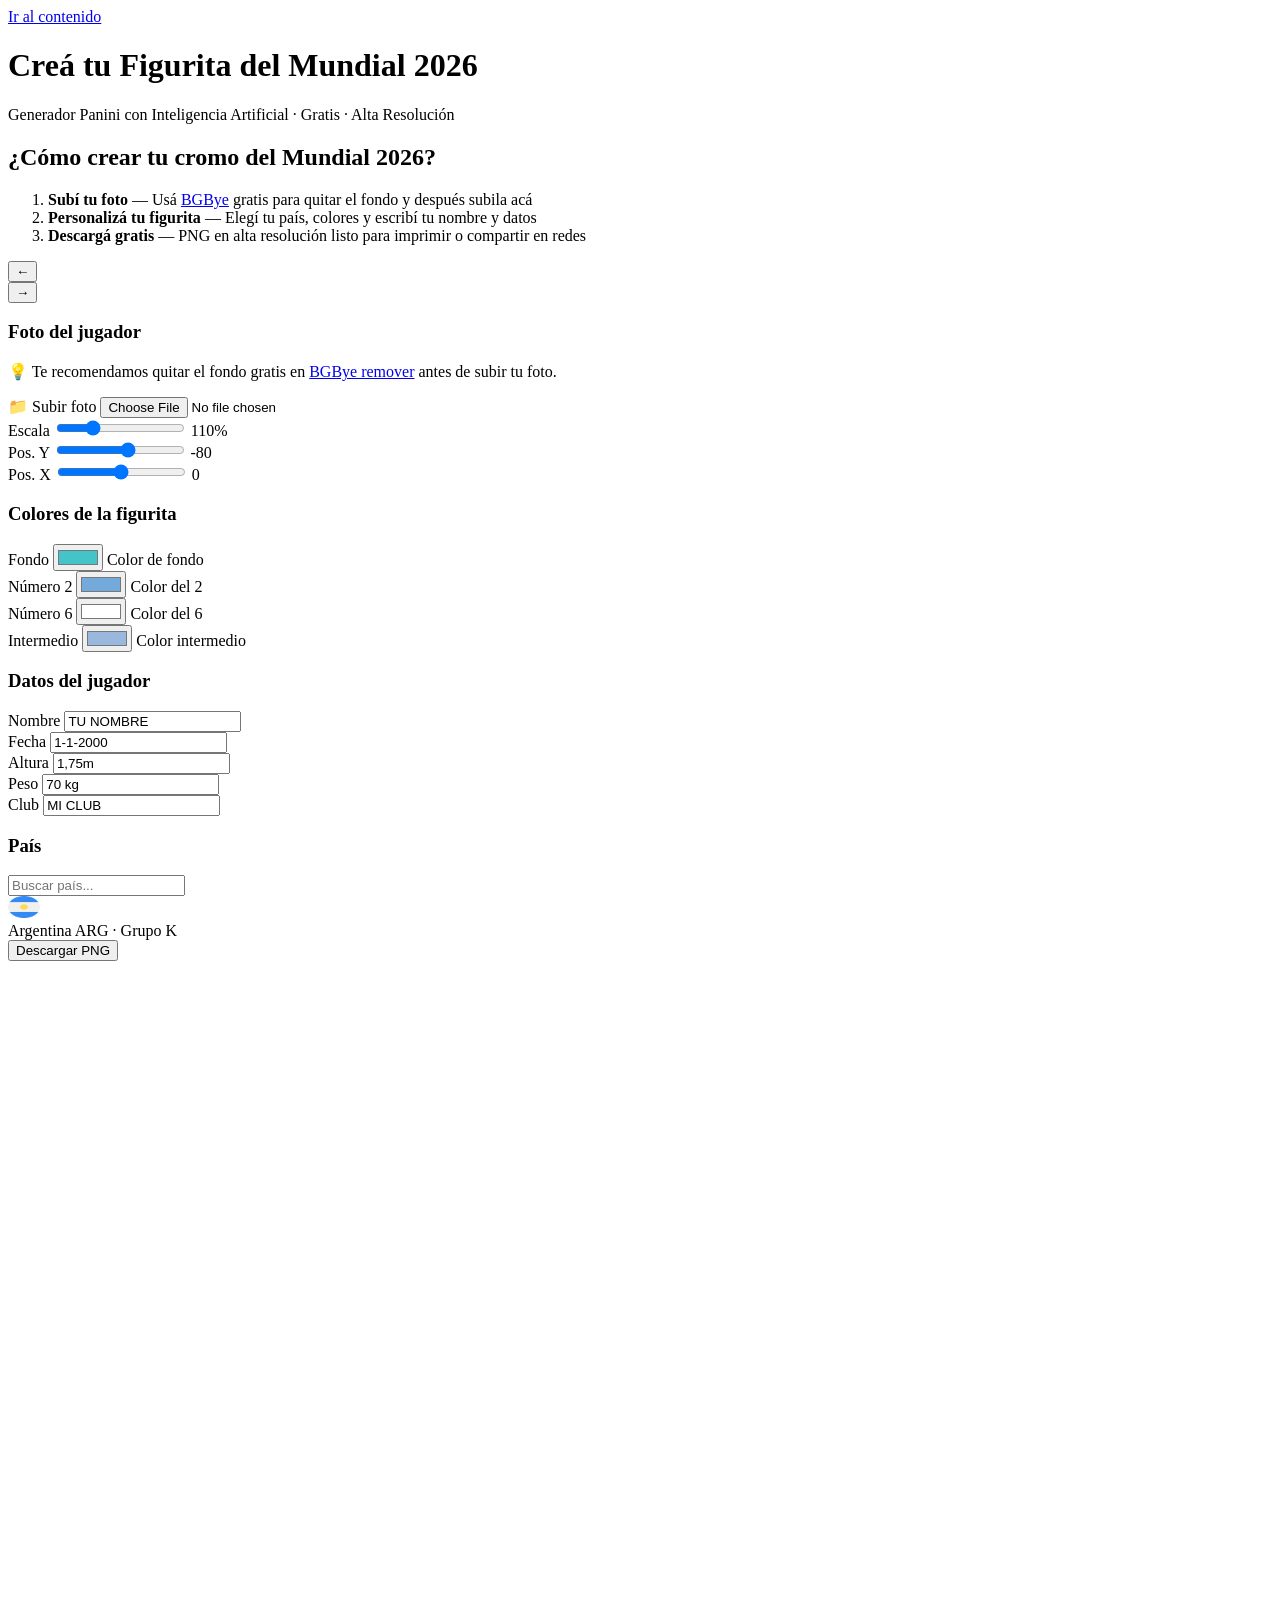
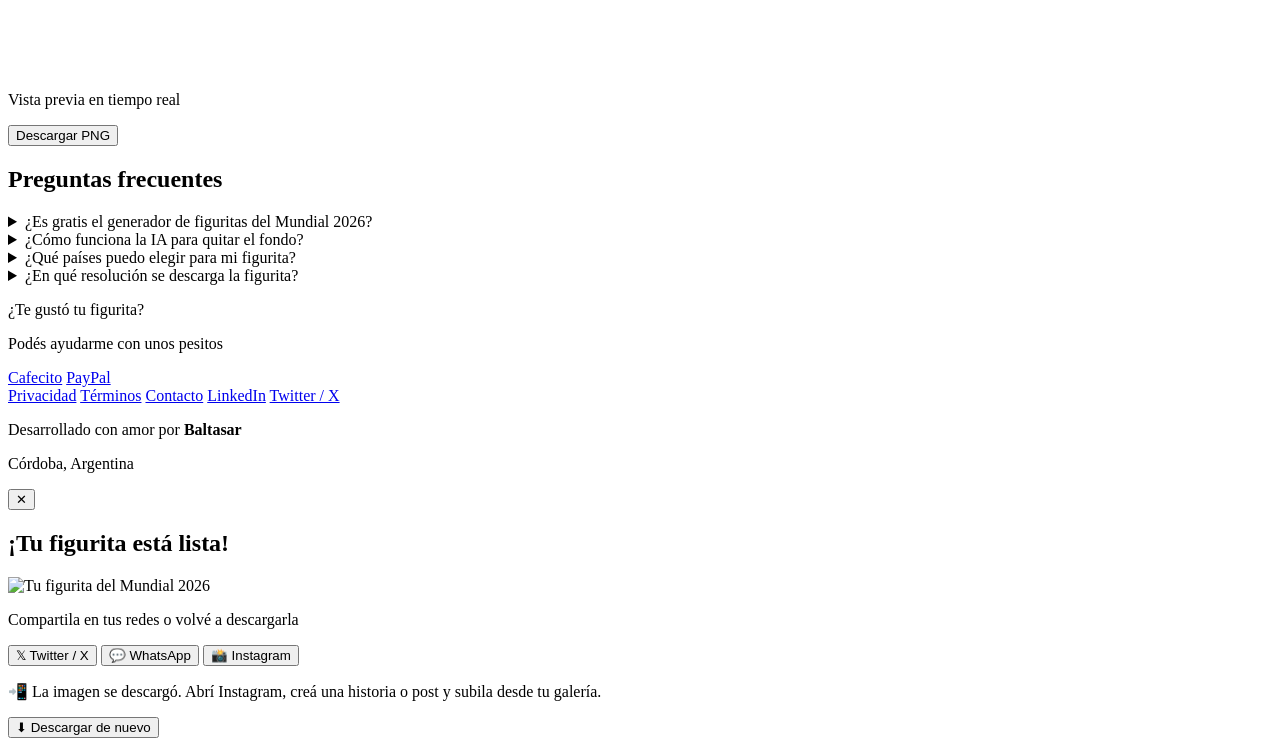
==== Generador/index.html @ 3f3a12d3 "Cambio de lugar de la carpeta assets" ====
<!DOCTYPE html>
<html lang="es">
<head>
    <meta charset="UTF-8">
    <meta name="google-site-verification" content="fxFDintvXAgP91evpC_yUUB9AtK2uVlnD8niDiVTHMk" />
    <meta name="viewport" content="width=device-width, initial-scale=1.0">
    <title>Figurita Mundial 2026 — Generador Panini con IA Gratis</title>
    <meta name="description" content="Creá tu propia figurita del Mundial 2026 estilo Panini con Inteligencia Artificial. Quitá el fondo de tu foto automáticamente, elegí tu país y descargá en alta resolución. Gratis.">
    <meta name="keywords" content="figurita mundial 2026, generador panini gratis, cromo mundial 2026, figurita panini argentina, quitar fondo foto ia, world cup 2026 sticker, figurita personalizada, generador figuritas futbol">
    <meta name="author" content="Baltasar Ferreyra Peuser">
    <meta name="robots" content="index, follow">
    <meta name="theme-color" content="#43c4c9">
    <link rel="canonical" href="../../Generador.html">
    <meta property="og:type" content="website">
    <meta property="og:locale" content="es_AR">
    <meta property="og:url" content="https://mundialhub.vercel.app/">
    <meta property="og:site_name" content="MundialHub 2026">
    <meta property="og:title" content="Figurita Mundial 2026 — Generador Panini con IA Gratis">
    <meta property="og:description" content="Creá tu propia figurita del Mundial 2026 estilo Panini con IA. Subí tu foto, elegí tu país y descargá en alta resolución. ¡100% gratis!">
    <meta property="og:image" content="https://mundialhub.vercel.app/frontend/assets/og-preview.png">
    <meta property="og:image:width" content="1650">
    <meta property="og:image:height" content="2310">
    <meta property="og:image:alt" content="Ejemplo de figurita del Mundial 2026 generada con IA">
    <meta name="twitter:card" content="summary_large_image">
    <meta name="twitter:title" content="Figurita Mundial 2026 — Generador Panini con IA Gratis">
    <meta name="twitter:description" content="Creá tu propia figurita del Mundial 2026 con IA. Gratis y en alta resolución.">
    <meta name="twitter:image" content="https://mundialhub.vercel.app/frontend/assets/og-preview.png">
    <meta name="twitter:image:alt" content="Figurita del Mundial 2026 generada con IA">
    <script type="application/ld+json">
        {
          "@context": "https://schema.org",
          "@type": "WebApplication",
          "name": "Figurita Mundial 2026 — Generador Panini con IA",
          "url": "https://mundialhub.vercel.app/",
          "description": "Generador gratuito de figuritas del Mundial 2026 estilo Panini con Inteligencia Artificial. Quitá el fondo de tu foto y personalizá tu cromo con tu país, nombre y datos.",
          "applicationCategory": "UtilitiesApplication",
          "browserRequirements": "Requires JavaScript",
          "operatingSystem": "All",
          "offers": {
            "@type": "Offer",
            "price": "0",
            "priceCurrency": "ARS"
          },
          "inLanguage": "es-AR",
          "image": "https://mundialhub.vercel.app/frontend/assets/og-preview.png",
          "author": {
            "@type": "Person",
            "name": "Baltasar",
            "url": "https://www.linkedin.com/in/baltasar-ferreyra-peuser-8840a41b4/"
          },
          "creator": {
            "@type": "Organization",
            "name": "MundialHUB",
            "address": {
              "@type": "PostalAddress",
              "addressLocality": "Córdoba",
              "addressCountry": "AR"
            }
          }
        }
    </script>
    <script type="application/ld+json">
        {
          "@context": "https://schema.org",
          "@type": "FAQPage",
          "mainEntity": [
            {
              "@type": "Question",
              "name": "¿Cómo creo mi figurita del Mundial 2026?",
              "acceptedAnswer": {
                "@type": "Answer",
                "text": "Subís tu foto, la IA quita el fondo automáticamente, elegís tu país, personalizás los colores y tus datos, y descargás el PNG en alta resolución listo para imprimir."
              }
            },
            {
              "@type": "Question",
              "name": "¿Es gratis el generador de figuritas?",
              "acceptedAnswer": {
                "@type": "Answer",
                "text": "Sí, el generador de figuritas del Mundial 2026 es completamente gratuito."
              }
            },
            {
              "@type": "Question",
              "name": "¿Qué países están disponibles?",
              "acceptedAnswer": {
                "@type": "Answer",
                "text": "Están disponibles todos los países clasificados al Mundial 2026, incluyendo Argentina, Brasil, México, España, Francia y más."
              }
            }
          ]
        }
    </script>

    <link rel="icon" type="image/png" href="/assets/favicon.png">
    <link rel="apple-touch-icon" href="/assets/favicon.png">

    <link rel="preconnect" href="https://fonts.googleapis.com">
    <link rel="preconnect" href="https://fonts.gstatic.com">
    <link rel="stylesheet" href="/style.css">
    <link href="../../../fonts.googleapis.com/css2%EF%B9%96family=Barlow+Condensed%EF%B9%95wght@700%EF%B9%94900&amp;family=Barlow%EF%B9%95wght@400%EF%B9%94600%EF%B9%94800&amp;display=swap.css" rel="stylesheet">
</head>
<body class="generador-page amplify-hero-bg">
    <a class="skip-link" href="#contenido-principal">Ir al contenido</a>

    <div class="page" id="contenido-principal">
        <div class="rainbow-bar" aria-hidden="true"></div>

        <header>
            <h1>Creá tu Figurita del Mundial 2026</h1>
            <p class="header-sub">Generador Panini con Inteligencia Artificial · Gratis · Alta Resolución</p>
        </header>

        <section class="how-to" aria-label="Pasos para crear tu figurita">
            <h2>¿Cómo crear tu cromo del Mundial 2026?</h2>
            <ol>
                <li><strong>Subí tu foto</strong> — Usá <a href="https://fyrean.itch.io/bgbye" target="_blank" rel="noopener noreferrer">BGBye</a> gratis para quitar el fondo y después subila acá</li>
                <li><strong>Personalizá tu figurita</strong> — Elegí tu país, colores y escribí tu nombre y datos</li>
                <li><strong>Descargá gratis</strong> — PNG en alta resolución listo para imprimir o compartir en redes</li>
            </ol>
        </section>

        <div class="layout">

            <aside class="controls" aria-label="Panel de personalización">

                <div class="world-cup-selector">
                    <button class="wc-arrow" id="wcPrev" aria-label="Anterior">&#8592;</button>
                    <div class="wc-tabs-container" id="wcTabsContainer"></div>
                    <button class="wc-arrow" id="wcNext" aria-label="Siguiente">&#8594;</button>
                </div>

                <div class="card card--purple" data-card-num="01">
                    <h3>Foto del jugador</h3>
                    <p class="removebg-tip">💡 Te recomendamos quitar el fondo gratis en <a href="https://fyrean.itch.io/bgbye" target="_blank" rel="noopener noreferrer">BGBye remover</a> antes de subir tu foto.</p>
                    <label class="upload-btn upload-direct" for="photoInputDirect">
                        <span>📁 Subir foto</span>
                    </label>
                    <input type="file" id="photoInputDirect" accept="image/*" aria-label="Subir foto">
                    <div class="sliders">
                        <div class="srow">
                            <label for="sScale">Escala</label>
                            <input type="range" id="sScale" min="10" max="400" value="110" step="1" aria-label="Escala de la foto">
                            <span id="vScale">110%</span>
                        </div>
                        <div class="srow">
                            <label for="sY">Pos. Y</label>
                            <input type="range" id="sY" min="-1000" max="600" value="-80" step="1" aria-label="Posición vertical de la foto">
                            <span id="vY">-80</span>
                        </div>
                        <div class="srow">
                            <label for="sX">Pos. X</label>
                            <input type="range" id="sX" min="-600" max="600" value="0" step="1" aria-label="Posición horizontal de la foto">
                            <span id="vX">0</span>
                        </div>
                    </div>
                </div>

                <div class="card card--blue" data-card-num="02">
                    <h3>Colores de la figurita</h3>
                    <div class="crow">
                        <label for="cBg">Fondo</label>
                        <input type="color" id="cBg" value="#43c4c9" aria-label="Color de fondo de la figurita">
                        <span>Color de fondo</span>
                    </div>
                    <div class="crow">
                        <label for="c2">Número 2</label>
                        <input type="color" id="c2" value="#74a9db" aria-label="Color del número 2">
                        <span>Color del 2</span>
                    </div>
                    <div class="crow">
                        <label for="c6">Número 6</label>
                        <input type="color" id="c6" value="#ffffff" aria-label="Color del número 6">
                        <span>Color del 6</span>
                    </div>
                    <div class="crow">
                        <label for="cCosito">Intermedio</label>
                        <input type="color" id="cCosito" value="#9ab7dd" aria-label="Color intermedio">
                        <span>Color intermedio</span>
                    </div>
                </div>

                <div class="card card--red" data-card-num="03">
                    <h3>Datos del jugador</h3>
                    <div class="frow">
                        <label for="tName">Nombre</label>
                        <input type="text" id="tName" value="TU NOMBRE" placeholder="NOMBRE APELLIDO" aria-label="Nombre del jugador">
                    </div>
                    <div class="frow">
                        <label for="tDate">Fecha</label>
                        <input type="text" id="tDate" value="1-1-2000" placeholder="dd-mm-aaaa" aria-label="Fecha de nacimiento">
                    </div>
                    <div class="frow">
                        <label for="tHeight">Altura</label>
                        <input type="text" id="tHeight" value="1,75m" placeholder="1,75m" aria-label="Altura del jugador">
                    </div>
                    <div class="frow">
                        <label for="tWeight">Peso</label>
                        <input type="text" id="tWeight" value="70 kg" placeholder="70 kg" aria-label="Peso del jugador">
                    </div>
                    <div class="frow">
                        <label for="tClub">Club</label>
                        <input type="text" id="tClub" value="MI CLUB" placeholder="NOMBRE DEL CLUB" aria-label="Club del jugador">
                    </div>
                </div>

                <div class="card card--green" data-card-num="04">
                    <h3>País</h3>
                    <div class="country-search-wrap">
                        <input type="text" id="countrySearch" placeholder="Buscar país..." autocomplete="off" aria-label="Buscar país para la figurita" aria-controls="countryDropdown">
                        <div class="country-dropdown" id="countryDropdown" role="listbox" aria-label="Lista de países"></div>
                    </div>
                    <div class="selected-country" id="selectedCountry" aria-live="polite">
                        <img src="/assets/flags/miniflags/ARG.png" alt="Bandera de Argentina" class="sc-flag-img" width="32" height="22">
                        <div class="sc-info">
                            <span class="sc-name">Argentina</span>
                            <span class="sc-code">ARG · Grupo K</span>
                        </div>
                    </div>
                </div>

                <button class="dl-btn" id="dlBtn" aria-label="Descargar figurita en PNG de alta resolución">
                    Descargar PNG
                </button>
            </aside>

            <main class="preview" aria-label="Vista previa de la figurita">
                <div class="preview-sticky">
                    <div class="canvas-wrap">
                        <canvas id="cv" width="1650" height="2310" role="img" aria-label="Vista previa de tu figurita del Mundial 2026"></canvas>
                    </div>
                    <p class="hint">Vista previa en tiempo real</p>
                    <button class="dl-btn dl-btn-preview" id="dlBtnMobile" aria-label="Descargar figurita en PNG">Descargar PNG</button>
                </div>
            </main>

        </div>
        <section class="faq-section" aria-label="Preguntas frecuentes">
            <h2>Preguntas frecuentes</h2>
            <details>
                <summary>¿Es gratis el generador de figuritas del Mundial 2026?</summary>
                <p>Sí, el generador es completamente gratuito. Podés crear y descargar tu figurita sin pagar nada.</p>
            </details>
            <details>
                <summary>¿Cómo funciona la IA para quitar el fondo?</summary>
                <p>Usamos <strong>rembg</strong>, una tecnología de Inteligencia Artificial que detecta automáticamente la figura humana en tu foto y elimina el fondo en segundos, sin necesidad de editar manualmente.</p>
            </details>
            <details>
                <summary>¿Qué países puedo elegir para mi figurita?</summary>
                <p>Están disponibles todos los seleccionados clasificados al Mundial 2026, incluyendo Argentina, Brasil, México, España, Francia, Alemania y muchos más.</p>
            </details>
            <details>
                <summary>¿En qué resolución se descarga la figurita?</summary>
                <p>La figurita se descarga en alta resolución (1650×2310 px), perfecta para imprimir o compartir en redes sociales.</p>
            </details>
        </section>

    </div>

    <footer class="main-footer">
        <div class="footer-content">
            <div class="footer-section support">
                <p>¿Te gustó tu figurita?</p>
                <p class="support-sub">Podés ayudarme con unos pesitos</p>
                <div class="support-buttons">
                    <a href="https://cafecito.app/proyectofigurita" target="_blank" rel="noopener noreferrer" class="btn-cafecito">Cafecito</a>
                    <a href="https://www.paypal.com/donate/?hosted_button_id=KSB472RVF55AW" target="_blank" rel="noopener noreferrer" class="btn-paypal">PayPal</a>
                </div>
            </div>
            <div class="footer-section links">
                <nav aria-label="Links legales y de contacto">
                    <a href="legal/privacidad.html">Privacidad</a>
                    <a href="legal/terminos.html">Términos</a>
                    <a href="mailto:mundialhub26@gmail.com">Contacto</a>
                    <a href="https://www.linkedin.com/in/baltasar-ferreyra-peuser-8840a41b4/" target="_blank" rel="noopener noreferrer">LinkedIn</a>
                    <a href="https://x.com/Mundial_Hub26" target="_blank" rel="noopener noreferrer">Twitter / X</a>
                </nav>
            </div>
            <div class="footer-section credits">
                <p>Desarrollado con amor por <strong>Baltasar</strong></p>
                <p class="utn-tag">Córdoba, Argentina</p>
            </div>
        </div>
    </footer>

    <div class="share-modal" id="shareModal" role="dialog" aria-modal="true" aria-label="Compartir tu figurita">
        <div class="share-modal__box">
            <button class="share-modal__close" id="modalClose" aria-label="Cerrar">✕</button>
            <h2 class="share-modal__title">¡Tu figurita está lista!</h2>
            <div class="share-modal__img-wrap">
                <img id="shareModalImg" src="" alt="Tu figurita del Mundial 2026" class="share-modal__img">
            </div>
            <p class="share-modal__sub">Compartila en tus redes o volvé a descargarla</p>
            <div class="share-modal__buttons">
                <button class="share-btn share-btn--tw" id="shareTwitter">
                    <span class="share-btn__icon">𝕏</span> Twitter / X
                </button>
                <button class="share-btn share-btn--wa" id="shareWhatsapp">
                    <span class="share-btn__icon">💬</span> WhatsApp
                </button>
                <button class="share-btn share-btn--ig" id="shareInstagram">
                    <span class="share-btn__icon">📸</span> Instagram
                </button>
            </div>
            <p class="share-modal__ig-tip" id="igTip">📲 La imagen se descargó. Abrí Instagram, creá una historia o post y subila desde tu galería.</p>
            <button class="share-btn share-btn--dl" id="modalDownload">⬇ Descargar de nuevo</button>
        </div>
    </div>

    <script src="/editor.js" defer></script>
    <script>
        document.getElementById('dlBtnMobile').addEventListener('click', () => {
            document.getElementById('dlBtn').click();
        });
    </script>
</body>
</html>
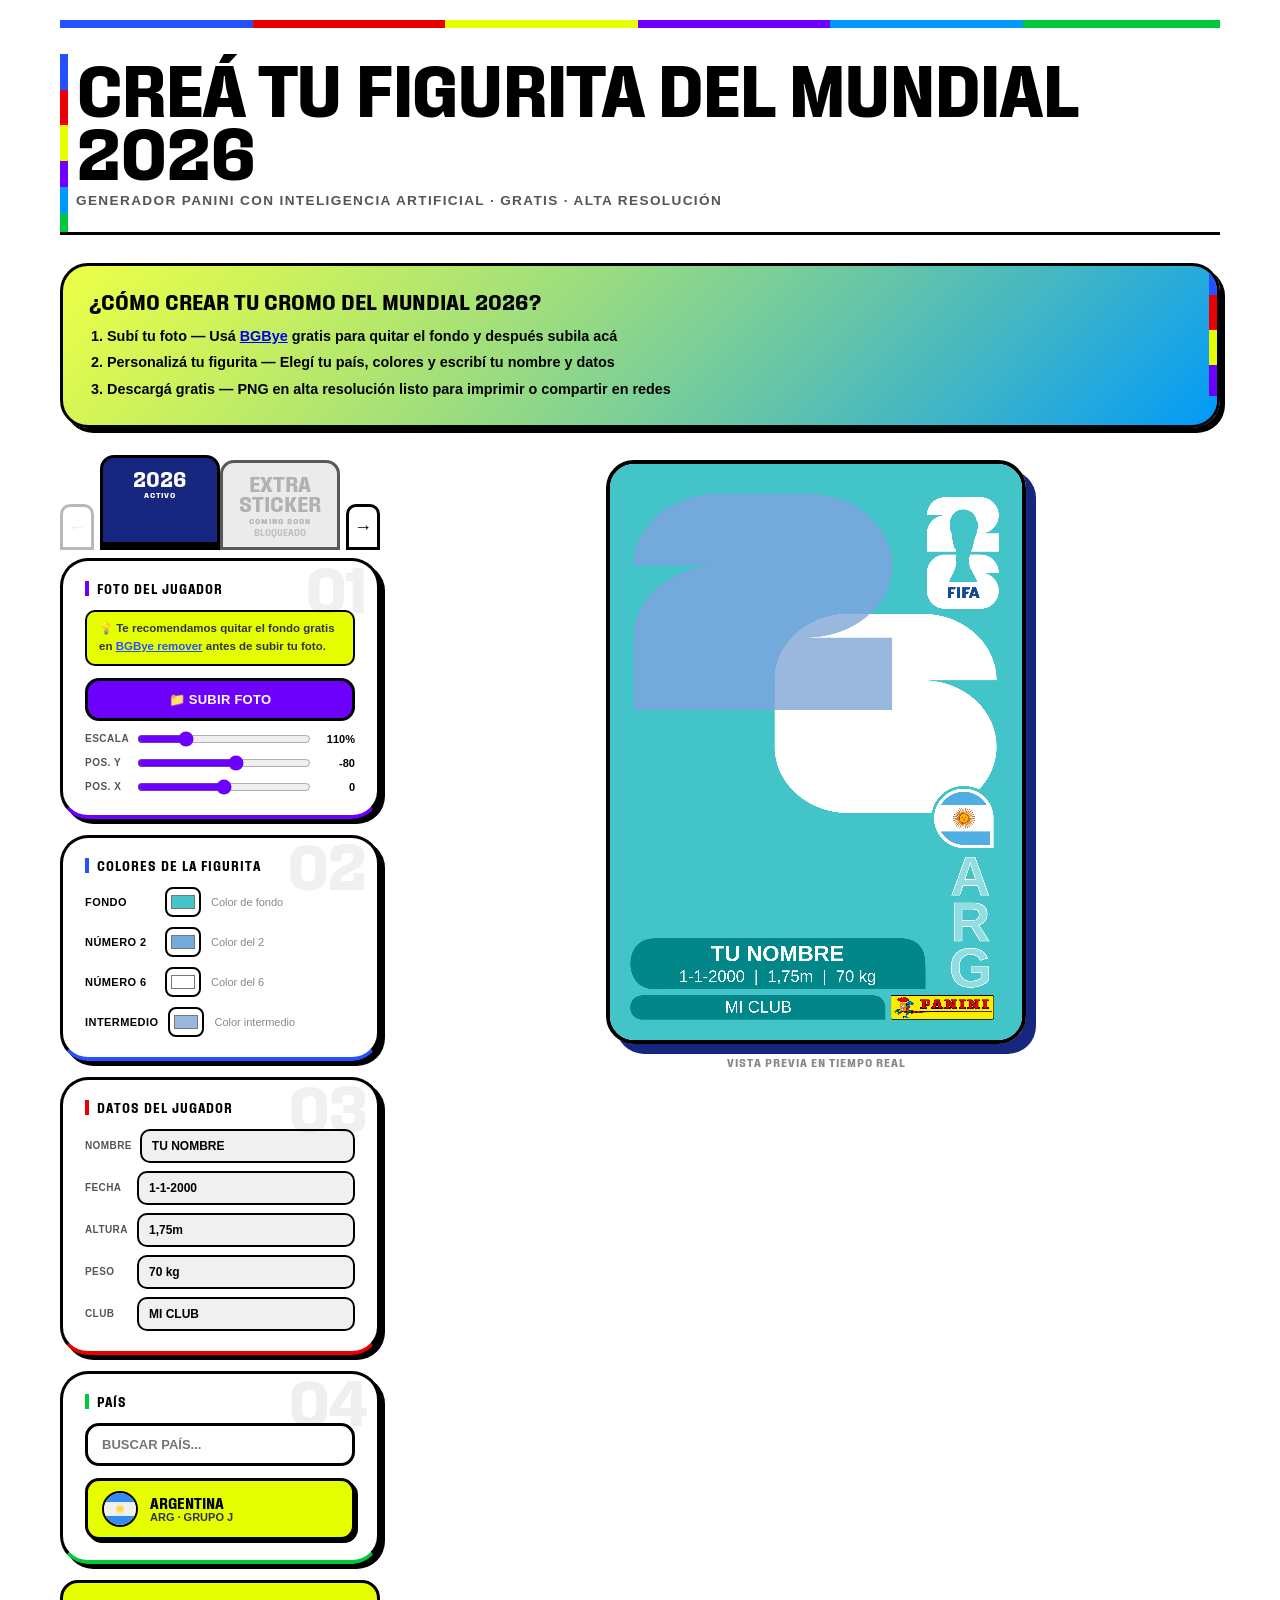
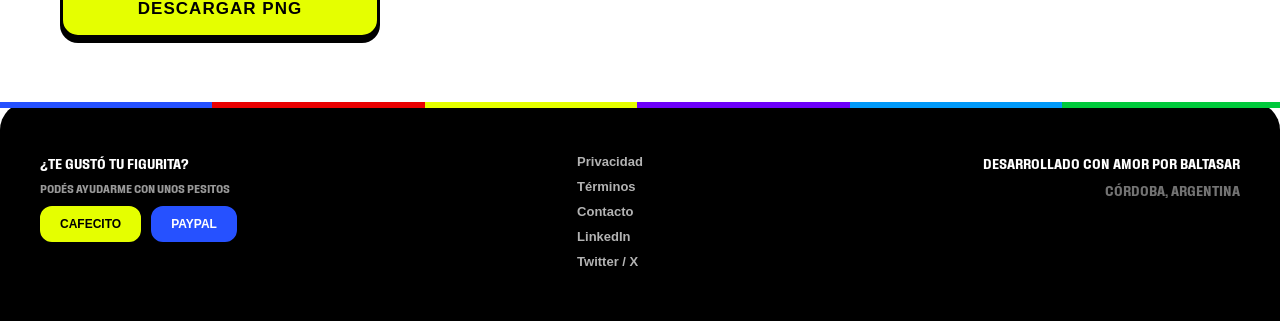
==== commit 31c04cdb: "Arreglo para Vercel de las referencias de la carpeta assets" ====
--- a/Generador/index.html
+++ b/Generador/index.html
@@ -92,12 +92,12 @@
         }
     </script>
 
-    <link rel="icon" type="image/png" href="/assets/favicon.png">
-    <link rel="apple-touch-icon" href="/assets/favicon.png">
+    <link rel="icon" type="image/png" href="../assets/favicon.png">
+    <link rel="apple-touch-icon" href="../assets/favicon.png">
 
     <link rel="preconnect" href="https://fonts.googleapis.com">
     <link rel="preconnect" href="https://fonts.gstatic.com">
-    <link rel="stylesheet" href="/style.css">
+    <link rel="stylesheet" href="style.css">
     <link href="../../../fonts.googleapis.com/css2%EF%B9%96family=Barlow+Condensed%EF%B9%95wght@700%EF%B9%94900&amp;family=Barlow%EF%B9%95wght@400%EF%B9%94600%EF%B9%94800&amp;display=swap.css" rel="stylesheet">
 </head>
 <body class="generador-page amplify-hero-bg">
@@ -211,7 +211,7 @@
                         <div class="country-dropdown" id="countryDropdown" role="listbox" aria-label="Lista de países"></div>
                     </div>
                     <div class="selected-country" id="selectedCountry" aria-live="polite">
-                        <img src="/assets/flags/miniflags/ARG.png" alt="Bandera de Argentina" class="sc-flag-img" width="32" height="22">
+                        <img src="../assets/flags/miniflags/ARG.png" alt="Bandera de Argentina" class="sc-flag-img" width="32" height="22">
                         <div class="sc-info">
                             <span class="sc-name">Argentina</span>
                             <span class="sc-code">ARG · Grupo K</span>
@@ -307,7 +307,7 @@
         </div>
     </div>
 
-    <script src="/editor.js" defer></script>
+    <script src="editor.js" defer></script>
     <script>
         document.getElementById('dlBtnMobile').addEventListener('click', () => {
             document.getElementById('dlBtn').click();
--- a/Generador/style.css
+++ b/Generador/style.css
@@ -0,0 +1,1372 @@
+:root {
+    --black: #000000;
+    --white: #ffffff;
+    --blueA: #17277f;
+    --blueB: #2651ff;
+    --blueC: #019afa;
+    --redA: #830109;
+    --redB: #ea0001;
+    --redC: #fe1300;
+    --greenA: #e5ff00;
+    --greenB: #00c93b;
+    --greenC: #9fee00;
+    --yellow: #e5ff00;
+    --purpleA: #6d00fc;
+    --purpleB: #c761ce;
+    --purpleC: #c066c6;
+    --gray: #f0f0f0;
+    --radius: 18px;
+    --radius-lg: 28px;
+    --border: 3px solid #000000;
+    --shadow: 5px 5px 0px #000000;
+    --shadow-lg: 10px 10px 0px #000000;
+}
+
+.faq-section {
+    display: none;
+}
+
+@font-face {
+    font-family: 'PaniniPrimary';
+    src: url('../assets/fonts/fuente.otf') format('opentype');
+    font-display: swap;
+}
+
+@font-face {
+    font-family: 'PaniniSecondary';
+    src: url('../assets/fonts/fuente2.ttf') format('truetype');
+    font-display: swap;
+}
+
+*, *::before, *::after {
+    box-sizing: border-box;
+    margin: 0;
+    padding: 0;
+}
+
+.skip-link {
+    position: absolute;
+    left: 12px;
+    top: -100px;
+    z-index: 10000;
+    padding: 10px 16px;
+    background: var(--black);
+    color: var(--white);
+    font-weight: 800;
+    font-size: 13px;
+    text-decoration: none;
+    border: var(--border);
+    border-radius: 10px;
+    box-shadow: var(--shadow);
+    transition: top 0.2s;
+}
+
+.skip-link:focus {
+    top: 12px;
+    outline: none;
+}
+
+input[type="file"] {
+    display: none !important;
+}
+
+html {
+    overflow-x: clip;
+}
+
+body {
+    font-family: 'Barlow', sans-serif;
+    background: var(--white);
+    color: var(--black);
+    min-height: 100vh;
+    display: flex;
+    flex-direction: column;
+    -webkit-text-size-adjust: 100%;
+    overflow-x: clip;
+    width: 100%;
+}
+
+.page {
+    flex: 1 0 auto;
+    max-width: 1200px;
+    margin: 0 auto;
+    width: 100%;
+    padding: 20px 20px 0;
+    position: relative;
+    z-index: 1;
+}
+
+.rainbow-bar {
+    height: 8px;
+    width: 100%;
+    margin-bottom: 26px;
+    background: linear-gradient(to right, var(--blueB) 0% 16.6%, var(--redB) 16.6% 33.2%, var(--greenA) 33.2% 49.8%, var(--purpleA) 49.8% 66.4%, var(--blueC) 66.4% 83%, var(--greenB) 83% 100% );
+}
+
+header {
+    border-bottom: var(--border);
+    padding-bottom: 24px;
+    margin-bottom: 28px;
+    position: relative;
+    overflow: hidden;
+}
+
+    header::before {
+        content: '';
+        position: absolute;
+        top: 0;
+        left: 0;
+        width: 8px;
+        height: 100%;
+        background: linear-gradient(to bottom, var(--blueB) 0% 20%, var(--redB) 20% 40%, var(--greenA) 40% 60%, var(--purpleA)60% 75%, var(--blueC) 75% 90%, var(--greenB) 90% 100% );
+    }
+
+    header h1 {
+        font-family: 'PaniniSecondary', 'Barlow Condensed', sans-serif;
+        font-size: clamp(1.8rem, 6vw, 4.5rem);
+        line-height: 0.88;
+        letter-spacing: -0.03em;
+        text-transform: uppercase;
+        color: var(--black);
+        margin-bottom: 12px;
+        padding-left: 16px;
+    }
+
+.header-sub {
+    font-size: clamp(0.65rem, 1.8vw, 0.85rem);
+    font-weight: 700;
+    text-transform: uppercase;
+    letter-spacing: 0.1em;
+    color: #555;
+    padding-left: 16px;
+}
+
+.how-to {
+    background: linear-gradient(135deg, rgba(255,255,255,0.28), rgba(255,255,255,0)), linear-gradient(135deg, var(--greenA), var(--blueC));
+    padding: 22px 26px;
+    border-radius: var(--radius-lg);
+    margin-bottom: 32px;
+    border: var(--border);
+    box-shadow: var(--shadow);
+    position: relative;
+    overflow: hidden;
+}
+
+    .how-to::after {
+        content: '';
+        position: absolute;
+        top: 0;
+        right: 0;
+        width: 8px;
+        height: 100%;
+        background: linear-gradient(to bottom, var(--blueB) 0% 18%, var(--redB) 18% 40%, var(--greenA) 40% 62%, var(--purpleA)62% 82%, var(--blueC) 82% 100% );
+    }
+
+    .how-to h2 {
+        font-family: 'PaniniSecondary', sans-serif;
+        font-size: clamp(1rem, 3.5vw, 1.3rem);
+        text-transform: uppercase;
+        margin-bottom: 10px;
+    }
+
+    .how-to ol {
+        margin-left: 18px;
+        font-size: clamp(0.78rem, 2vw, 0.9rem);
+        font-weight: 600;
+        line-height: 1.85;
+    }
+
+    .how-to em {
+        font-style: italic;
+        font-weight: 800;
+    }
+
+.layout {
+    display: flex;
+    gap: 32px;
+    align-items: stretch;
+    min-width: 0;
+}
+
+.controls {
+    flex: 0 0 320px;
+    width: 320px;
+    min-width: 0;
+    display: flex;
+    flex-direction: column;
+    gap: 16px;
+}
+
+.world-cup-selector {
+    display: flex;
+    align-items: flex-end;
+    gap: 6px;
+    margin-bottom: -8px;
+    z-index: 5;
+    position: relative;
+}
+
+.wc-arrow {
+    flex-shrink: 0;
+    width: 34px;
+    height: 46px;
+    border: var(--border);
+    border-radius: 10px 10px 0 0;
+    background: var(--white);
+    cursor: pointer;
+    font-size: 18px;
+    font-weight: 900;
+    display: flex;
+    align-items: center;
+    justify-content: center;
+    transition: all 0.15s;
+    line-height: 1;
+}
+
+    .wc-arrow:hover:not(:disabled) {
+        background: var(--blueA);
+        color: var(--white);
+    }
+
+    .wc-arrow:disabled {
+        opacity: 0.28;
+        cursor: not-allowed;
+    }
+
+.wc-tabs-container {
+    flex: 1;
+    display: flex;
+    min-width: 0;
+}
+
+.wc-tab {
+    flex: 1;
+    padding: 10px 6px;
+    border: var(--border);
+    border-radius: 14px 14px 0 0;
+    font-family: 'PaniniSecondary', sans-serif;
+    display: flex;
+    flex-direction: column;
+    align-items: center;
+    cursor: pointer;
+    transition: all 0.2s;
+    background: var(--white);
+    position: relative;
+}
+
+    .wc-tab.active {
+        background: var(--blueA);
+        color: var(--white);
+        transform: translateY(-5px);
+        box-shadow: 0 5px 0 var(--black);
+    }
+
+    .wc-tab.disabled {
+        background: #e0e0e0;
+        color: #888;
+        cursor: not-allowed;
+        opacity: 0.65;
+        filter: grayscale(1);
+    }
+
+        .wc-tab.disabled:hover::after {
+            content: "Proximamente";
+            position: absolute;
+            top: -28px;
+            left: 50%;
+            transform: translateX(-50%);
+            background: var(--black);
+            color: white;
+            padding: 3px 8px;
+            border-radius: 6px;
+            font-size: 10px;
+            white-space: nowrap;
+            z-index: 10;
+        }
+
+.wc-year {
+    font-size: 1.3rem;
+    font-weight: 900;
+    line-height: 1;
+    word-break: break-word;
+    text-align: center;
+    font-size: clamp(0.7rem, 2.5vw, 1.3rem);
+}
+
+.wc-status {
+    font-size: 8px;
+    letter-spacing: 1px;
+    font-weight: 700;
+    margin-top: 2px;
+}
+
+.lock-icon {
+    font-size: 9px;
+    margin-top: 2px;
+    opacity: 0.7;
+}
+
+.card {
+    background: var(--white);
+    border-radius: var(--radius-lg);
+    padding: 20px 22px;
+    border: var(--border);
+    box-shadow: var(--shadow);
+    transition: transform 0.12s, box-shadow 0.12s;
+    min-width: 0;
+    position: relative;
+    overflow: hidden;
+}
+
+    .card::before {
+        content: attr(data-card-num);
+        position: absolute;
+        top: -8px;
+        right: 12px;
+        font-family: 'PaniniSecondary', 'Barlow Condensed', sans-serif;
+        font-size: 4rem;
+        font-weight: 900;
+        line-height: 1;
+        opacity: 0.06;
+        pointer-events: none;
+        user-select: none;
+        letter-spacing: -0.04em;
+    }
+
+    .card:hover {
+        transform: translate(-2px, -2px);
+        box-shadow: var(--shadow-lg);
+    }
+
+    .card h3 {
+        font-family: 'PaniniSecondary', sans-serif;
+        font-size: 12px;
+        text-transform: uppercase;
+        letter-spacing: 1px;
+        margin-bottom: 14px;
+        color: var(--black);
+        border-left: 4px solid var(--cardAccent1, var(--blueB));
+        padding-left: 8px;
+    }
+
+.card--purple {
+    --cardAccent1: var(--purpleA);
+    border-bottom: 4px solid var(--purpleA);
+}
+
+.card--blue {
+    --cardAccent1: var(--blueB);
+    border-bottom: 4px solid var(--blueB);
+}
+
+.card--red {
+    --cardAccent1: var(--redB);
+    border-bottom: 4px solid var(--redB);
+}
+
+.card--green {
+    --cardAccent1: var(--greenB);
+    border-bottom: 4px solid var(--greenB);
+    overflow: visible;
+    z-index: 6;
+}
+
+.upload-btn {
+    display: flex;
+    align-items: center;
+    justify-content: center;
+    width: 100%;
+    padding: 11px 14px;
+    font-size: 13px;
+    font-weight: 800;
+    text-transform: uppercase;
+    cursor: pointer;
+    border-radius: 14px;
+    border: var(--border);
+    text-align: center;
+    margin-bottom: 8px;
+    transition: all 0.15s;
+    letter-spacing: 0.02em;
+}
+
+.removebg-tip {
+    font-size: 11.5px;
+    font-weight: 600;
+    color: #333;
+    background: var(--greenA);
+    border: 2px solid var(--black);
+    border-radius: 10px;
+    padding: 8px 12px;
+    margin-bottom: 12px;
+    line-height: 1.55;
+}
+
+    .removebg-tip a {
+        color: var(--blueB);
+        font-weight: 800;
+        text-decoration: underline;
+    }
+
+.upload-direct {
+    background: var(--purpleA);
+    color: var(--white);
+}
+
+    .upload-direct:hover {
+        background: #5500d0;
+    }
+
+.upload-btn.loading {
+    opacity: 0.6;
+    cursor: wait;
+}
+
+.upload-btn.done {
+    background: var(--greenB);
+    color: var(--white);
+}
+
+.status-msg {
+    font-size: 12px;
+    padding: 8px 12px;
+    border-radius: 10px;
+    margin-bottom: 8px;
+    text-align: center;
+    font-weight: 700;
+    text-transform: uppercase;
+    letter-spacing: 0.04em;
+}
+
+    .status-msg.ok {
+        background: #d4ffd4;
+        color: #006120;
+        border: 2px solid var(--greenB);
+    }
+
+    .status-msg.warn {
+        background: var(--greenA);
+        color: var(--black);
+        border: 2px solid var(--black);
+    }
+
+    .status-msg.error {
+        background: #ffd4d4;
+        color: var(--redA);
+        border: 2px solid var(--redB);
+    }
+
+.sliders {
+    margin-top: 10px;
+}
+
+.srow {
+    display: flex;
+    align-items: center;
+    gap: 8px;
+    margin-bottom: 8px;
+}
+
+    .srow:last-child {
+        margin-bottom: 0;
+    }
+
+    .srow label {
+        font-size: 10px;
+        font-weight: 700;
+        text-transform: uppercase;
+        letter-spacing: 0.05em;
+        color: #555;
+        min-width: 44px;
+        flex-shrink: 0;
+    }
+
+    .srow input[type=range] {
+        flex: 1;
+        accent-color: var(--purpleA);
+        cursor: pointer;
+        min-width: 0;
+    }
+
+    .srow span {
+        font-size: 11px;
+        font-weight: 700;
+        color: var(--black);
+        min-width: 36px;
+        text-align: right;
+    }
+
+.crow {
+    display: flex;
+    align-items: center;
+    gap: 10px;
+    margin-bottom: 10px;
+    min-width: 0;
+}
+
+    .crow:last-child {
+        margin-bottom: 0;
+    }
+
+    .crow label {
+        font-size: 11px;
+        font-weight: 700;
+        min-width: 70px;
+        text-transform: uppercase;
+        letter-spacing: 0.04em;
+        flex-shrink: 0;
+    }
+
+    .crow input[type=color] {
+        width: 36px;
+        height: 30px;
+        border: 2px solid var(--black);
+        border-radius: 8px;
+        cursor: pointer;
+        padding: 2px;
+        background: white;
+        flex-shrink: 0;
+    }
+
+    .crow span {
+        font-size: 11px;
+        color: #888;
+        min-width: 0;
+        overflow: hidden;
+        text-overflow: ellipsis;
+        white-space: nowrap;
+    }
+
+.frow {
+    display: flex;
+    align-items: center;
+    gap: 8px;
+    margin-bottom: 8px;
+    min-width: 0;
+}
+
+    .frow:last-child {
+        margin-bottom: 0;
+    }
+
+    .frow label {
+        font-size: 10px;
+        font-weight: 700;
+        text-transform: uppercase;
+        letter-spacing: 0.04em;
+        color: #555;
+        min-width: 44px;
+        flex-shrink: 0;
+    }
+
+    .frow input[type=text] {
+        flex: 1;
+        min-width: 0;
+        width: 100%;
+        font-size: 12px;
+        font-weight: 700;
+        padding: 8px 10px;
+        border: 2px solid var(--black);
+        border-radius: 10px;
+        background: var(--gray);
+        color: var(--black);
+        font-family: 'Barlow', sans-serif;
+        outline: none;
+        transition: border-color 0.15s, background 0.15s, box-shadow 0.15s;
+    }
+
+        .frow input[type=text]:focus {
+            border-color: var(--blueB);
+            background: var(--white);
+            box-shadow: 0 0 0 3px rgba(38,81,255,0.15);
+        }
+
+.country-search-wrap {
+    position: relative;
+    margin-bottom: 12px;
+    isolation: isolate;
+}
+
+#countrySearch {
+    width: 100%;
+    padding: 11px 14px;
+    border: var(--border);
+    border-radius: 14px;
+    font-family: 'Barlow', sans-serif;
+    font-size: 13px;
+    font-weight: 700;
+    text-transform: uppercase;
+    outline: none;
+    background: var(--white);
+    transition: all 0.2s;
+}
+
+    #countrySearch:focus {
+        border-color: var(--blueB);
+        box-shadow: 0 0 0 3px rgba(38,81,255,0.15);
+    }
+
+.country-dropdown {
+    position: absolute;
+    top: calc(100% + 6px);
+    left: 0;
+    right: auto;
+    width: 100%;
+    z-index: 9999;
+    max-height: 320px;
+    background: var(--white);
+    border: var(--border);
+    border-radius: var(--radius);
+    box-shadow: var(--shadow-lg);
+    overflow-y: auto;
+    overflow-x: hidden;
+    display: none;
+    padding: 12px;
+    -webkit-overflow-scrolling: touch;
+    overscroll-behavior: contain;
+}
+
+@media (min-width: 681px) {
+    .country-dropdown {
+        width: max(100%, min(560px, calc(100vw - 48px)));
+    }
+}
+
+    .country-dropdown::-webkit-scrollbar {
+        width: 6px;
+    }
+
+    .country-dropdown::-webkit-scrollbar-thumb {
+        background: var(--black);
+        border-radius: 10px;
+    }
+
+.dd-group-label {
+    font-family: 'PaniniSecondary', sans-serif;
+    background: var(--blueA);
+    color: var(--white);
+    padding: 4px 12px;
+    border-radius: 8px;
+    font-size: 11px;
+    text-transform: uppercase;
+    letter-spacing: 1px;
+    display: inline-block;
+    margin: 12px 0 8px;
+}
+
+    .dd-group-label:first-child {
+        margin-top: 0;
+    }
+
+.dd-group-container {
+    display: grid;
+    grid-template-columns: repeat(auto-fill, minmax(100px, 1fr));
+    gap: 8px;
+    margin-bottom: 4px;
+}
+
+.dd-item {
+    display: flex;
+    flex-direction: column;
+    align-items: center;
+    justify-content: center;
+    text-align: center;
+    padding: 10px 6px;
+    background: var(--white);
+    border: 2px solid #eee;
+    border-radius: 14px;
+    cursor: pointer;
+    transition: all 0.15s;
+    -webkit-tap-highlight-color: transparent;
+    min-width: 0;
+}
+
+    .dd-item:hover, .dd-item:active {
+        background: var(--greenA);
+        border-color: var(--black);
+        transform: translateY(-2px);
+        box-shadow: 3px 3px 0 var(--black);
+    }
+
+.dd-flag-img {
+    width: 44px;
+    height: 44px;
+    object-fit: cover;
+    border-radius: 50%;
+    border: 2px solid var(--black);
+    margin-bottom: 6px;
+}
+
+.dd-text-wrap {
+    display: flex;
+    flex-direction: column;
+    align-items: center;
+    min-width: 0;
+    width: 100%;
+}
+
+.dd-name {
+    font-weight: 800;
+    font-size: 10px;
+    text-transform: uppercase;
+    color: var(--black);
+    line-height: 1.2;
+    margin-bottom: 2px;
+    word-break: break-word;
+}
+
+.dd-code {
+    font-family: 'PaniniSecondary', sans-serif;
+    font-size: 10px;
+    color: var(--blueB);
+    font-weight: bold;
+}
+
+.dd-empty {
+    text-align: center;
+    padding: 20px;
+    color: #888;
+    font-size: 13px;
+    font-weight: 700;
+    text-transform: uppercase;
+}
+
+.selected-country {
+    display: flex;
+    align-items: center;
+    gap: 12px;
+    padding: 10px 14px;
+    background: var(--greenA);
+    border: var(--border);
+    border-radius: 14px;
+    box-shadow: 3px 3px 0 var(--black);
+    min-width: 0;
+}
+
+.sc-flag-img {
+    width: 36px;
+    height: 36px;
+    border-radius: 50%;
+    object-fit: cover;
+    border: 2px solid var(--black);
+    flex-shrink: 0;
+}
+
+.sc-info {
+    display: flex;
+    flex-direction: column;
+    min-width: 0;
+    overflow: hidden;
+}
+
+.sc-name {
+    font-family: 'PaniniSecondary', sans-serif;
+    font-size: 14px;
+    font-weight: 800;
+    text-transform: uppercase;
+    color: var(--black);
+    white-space: nowrap;
+    overflow: hidden;
+    text-overflow: ellipsis;
+}
+
+.sc-code {
+    font-size: 11px;
+    font-weight: 700;
+    color: #333;
+    text-transform: uppercase;
+}
+
+.dl-btn {
+    width: 100%;
+    padding: 16px;
+    font-size: 17px;
+    font-weight: 900;
+    font-family: 'Barlow Condensed', sans-serif;
+    text-transform: uppercase;
+    letter-spacing: 0.06em;
+    cursor: pointer;
+    border-radius: var(--radius);
+    border: var(--border);
+    background: var(--greenA);
+    color: var(--black);
+    box-shadow: 0 5px 0 var(--black);
+    transition: all 0.1s;
+    -webkit-tap-highlight-color: transparent;
+}
+
+    .dl-btn:hover {
+        background: var(--greenC);
+    }
+
+    .dl-btn:active {
+        transform: translateY(4px);
+        box-shadow: 0 1px 0 var(--black);
+    }
+
+.dl-btn-preview {
+    display: none;
+    margin-top: 16px;
+}
+
+.preview {
+    flex: 1;
+    min-width: 0;
+}
+
+.preview-sticky {
+    position: sticky;
+    top: 16px;
+    display: flex;
+    flex-direction: column;
+    align-items: center;
+    overflow: visible;
+    z-index: 4;
+    width: 100%;
+}
+
+.canvas-wrap {
+    border-radius: var(--radius-lg);
+    border: 4px solid var(--black);
+    overflow: hidden;
+    box-shadow: 10px 10px 0 var(--blueA);
+    width: 100%;
+    max-width: 420px;
+}
+
+#cv {
+    display: block;
+    width: 100%;
+    height: auto;
+}
+
+.hint {
+    font-family: 'PaniniSecondary', sans-serif;
+    font-size: 11px;
+    text-transform: uppercase;
+    letter-spacing: 1px;
+    margin-top: 12px;
+    color: #888;
+    text-align: center;
+}
+
+.main-footer {
+    flex-shrink: 0;
+    margin-top: 64px;
+    padding: 52px clamp(16px, 4vw, 40px);
+    background: var(--black);
+    color: var(--white);
+    border-radius: var(--radius-lg) var(--radius-lg) 0 0;
+    width: 100%;
+    position: relative;
+    box-sizing: border-box;
+}
+
+    .main-footer::before {
+        content: '';
+        position: absolute;
+        top: 0;
+        left: 0;
+        right: 0;
+        height: 6px;
+        background: linear-gradient(to right, var(--blueB) 0% 16.6%, var(--redB) 16.6% 33.2%, var(--greenA) 33.2% 49.8%, var(--purpleA) 49.8% 66.4%, var(--blueC) 66.4% 83%, var(--greenB) 83% 100% );
+    }
+
+.footer-content {
+    max-width: none;
+    width: 100%;
+    margin: 0;
+    display: flex;
+    justify-content: space-between;
+    align-items: flex-start;
+    flex-wrap: wrap;
+    gap: 32px;
+}
+
+.footer-section p {
+    font-family: 'PaniniSecondary', sans-serif;
+    text-transform: uppercase;
+    font-size: 13px;
+    margin-bottom: 8px;
+    line-height: 1.5;
+}
+
+.support-sub {
+    opacity: 0.6;
+    font-size: 11px !important;
+}
+
+.support-buttons {
+    display: flex;
+    gap: 10px;
+    flex-wrap: wrap;
+}
+
+.btn-cafecito, .btn-paypal {
+    padding: 9px 18px;
+    border-radius: 12px;
+    text-decoration: none;
+    font-weight: 800;
+    font-size: 12px;
+    text-transform: uppercase;
+    transition: all 0.15s;
+    white-space: nowrap;
+}
+
+.btn-cafecito {
+    background: var(--greenA);
+    color: var(--black);
+    border: 2px solid var(--greenA);
+}
+
+.btn-paypal {
+    background: var(--blueB);
+    color: var(--white);
+    border: 2px solid var(--blueB);
+}
+
+    .btn-cafecito:hover, .btn-paypal:hover {
+        transform: translateY(-3px);
+        box-shadow: 3px 3px 0 var(--greenB);
+    }
+
+.links nav {
+    display: flex;
+    flex-direction: column;
+    gap: 10px;
+}
+
+.links a {
+    color: var(--white);
+    text-decoration: none;
+    font-size: 13px;
+    font-weight: 600;
+    opacity: 0.7;
+    transition: all 0.15s;
+}
+
+    .links a:hover {
+        opacity: 1;
+        color: var(--greenA);
+    }
+
+.credits {
+    text-align: right;
+}
+
+    .credits p {
+        font-size: 13px !important;
+    }
+
+.utn-tag {
+    font-size: 11px !important;
+    opacity: 0.45;
+}
+
+@media (max-width: 900px) {
+    .controls {
+        flex: 0 0 285px;
+        width: 285px;
+    }
+
+    .canvas-wrap {
+        max-width: 360px;
+    }
+
+    .dd-group-container {
+        grid-template-columns: repeat(auto-fill, minmax(88px, 1fr));
+    }
+}
+
+@media (max-width: 680px) {
+    .page {
+        padding: 14px 14px 0;
+    }
+
+    .amplify-center-26 {
+        font-size: clamp(6rem, 44vw, 12rem);
+    }
+
+    .amplify-hero-bg::before {
+        background-size: 28px 28px;
+        opacity: 0.14;
+    }
+
+    .rainbow-bar {
+        margin-bottom: 18px;
+    }
+
+    header {
+        margin-bottom: 18px;
+        padding-bottom: 18px;
+    }
+
+        header::before {
+            width: 6px;
+        }
+
+        header h1 {
+            font-size: clamp(1.5rem, 8vw, 2.2rem);
+            padding-left: 12px;
+        }
+
+    .header-sub {
+        padding-left: 12px;
+        font-size: 0.62rem;
+    }
+
+    .how-to {
+        padding: 16px 18px;
+        margin-bottom: 20px;
+        border-radius: var(--radius);
+    }
+
+        .how-to h2 {
+            font-size: 0.95rem;
+        }
+
+        .how-to ol {
+            font-size: 0.78rem;
+            line-height: 1.7;
+        }
+
+    .layout {
+        flex-direction: column-reverse;
+        gap: 18px;
+    }
+
+    .controls {
+        flex: none;
+        width: 100%;
+        max-width: 100%;
+        gap: 12px;
+    }
+
+    .card {
+        padding: 16px;
+        border-radius: var(--radius);
+        box-shadow: 4px 4px 0 var(--cardAccent1, var(--black));
+    }
+
+        .card:hover {
+            transform: none;
+            box-shadow: 4px 4px 0 var(--cardAccent1, var(--black));
+        }
+
+        .card h3 {
+            font-size: 11px;
+            margin-bottom: 12px;
+        }
+
+    .upload-btn {
+        font-size: 12px;
+        padding: 10px;
+        border-radius: 12px;
+    }
+
+    .srow label {
+        min-width: 38px;
+    }
+
+    .srow span {
+        min-width: 30px;
+    }
+
+    .crow label {
+        min-width: 60px;
+    }
+
+    .frow label {
+        min-width: 38px;
+    }
+
+    .frow input[type=text] {
+        font-size: 12px;
+        padding: 7px 9px;
+    }
+
+    .wc-tab {
+        padding: 8px 4px;
+    }
+
+    .wc-year {
+        font-size: 1.1rem;
+    }
+
+    .dl-btn {
+        font-size: 15px;
+        padding: 14px;
+        border-radius: var(--radius);
+    }
+
+    .preview {
+        width: 100%;
+    }
+
+    .canvas-wrap {
+        max-width: 100%;
+        width: 100%;
+        border-radius: var(--radius);
+        box-shadow: 8px 8px 0 var(--blueA);
+    }
+
+    .dl-btn-preview {
+        display: block;
+        width: 100%;
+    }
+
+    .controls .dl-btn {
+        display: none;
+    }
+
+    .country-dropdown {
+        position: fixed;
+        top: auto;
+        bottom: 0;
+        left: 0;
+        right: 0;
+        width: 100%;
+        max-width: none;
+        max-height: 62vh;
+        border-radius: var(--radius-lg) var(--radius-lg) 0 0;
+        border-bottom: none;
+        padding: 16px 12px;
+        box-shadow: 0 -8px 32px rgba(0,0,0,0.18);
+    }
+
+    .dd-group-container {
+        grid-template-columns: repeat(3, 1fr);
+        gap: 7px;
+    }
+
+    .dd-flag-img {
+        width: 36px;
+        height: 36px;
+    }
+
+    .dd-name {
+        font-size: 9px;
+    }
+
+    .dd-code {
+        font-size: 9px;
+    }
+
+    .main-footer {
+        padding: 36px 16px;
+        border-radius: var(--radius) var(--radius) 0 0;
+    }
+
+    .footer-content {
+        flex-direction: column;
+        gap: 22px;
+        align-items: center;
+        text-align: center;
+    }
+
+    .credits {
+        text-align: center;
+    }
+
+    .links nav {
+        flex-direction: row;
+        flex-wrap: wrap;
+        justify-content: center;
+        gap: 12px;
+    }
+
+    .support-buttons {
+        justify-content: center;
+    }
+}
+
+@media (max-width: 380px) {
+    header h1 {
+        font-size: 1.45rem;
+    }
+
+    .dd-group-container {
+        grid-template-columns: repeat(2, 1fr);
+    }
+
+    .upload-btn {
+        font-size: 11px;
+    }
+
+    .dl-btn {
+        font-size: 13px;
+    }
+}
+
+/* ═══════════════════════════════════════════════════════════════
+   MODAL COMPARTIR FIGURITA
+════════════════════════════════════════════════════════════════ */
+.share-modal {
+    display: none;
+    position: fixed;
+    inset: 0;
+    background: rgba(0, 0, 0, 0.72);
+    z-index: 9999;
+    align-items: center;
+    justify-content: center;
+    padding: 16px;
+    backdrop-filter: blur(4px);
+}
+
+.share-modal.active {
+    display: flex;
+}
+
+.share-modal__box {
+    background: var(--white);
+    border: var(--border);
+    border-radius: var(--radius-lg);
+    box-shadow: var(--shadow-lg);
+    padding: 28px 24px 24px;
+    max-width: 400px;
+    width: 100%;
+    position: relative;
+    display: flex;
+    flex-direction: column;
+    align-items: center;
+    gap: 14px;
+    animation: modalPop 0.22s cubic-bezier(.34,1.56,.64,1) both;
+}
+
+@keyframes modalPop {
+    from { transform: scale(0.88); opacity: 0; }
+    to   { transform: scale(1);    opacity: 1; }
+}
+
+.share-modal__close {
+    position: absolute;
+    top: 12px;
+    right: 12px;
+    width: 32px;
+    height: 32px;
+    border: var(--border);
+    border-radius: 50%;
+    background: var(--white);
+    font-size: 14px;
+    font-weight: 900;
+    cursor: pointer;
+    display: flex;
+    align-items: center;
+    justify-content: center;
+    transition: all 0.15s;
+}
+
+.share-modal__close:hover {
+    background: var(--black);
+    color: var(--white);
+}
+
+.share-modal__title {
+    font-family: 'PaniniSecondary', 'Barlow Condensed', sans-serif;
+    font-size: 1.5rem;
+    text-transform: uppercase;
+    text-align: center;
+    line-height: 1.1;
+}
+
+.share-modal__img-wrap {
+    width: 140px;
+    border-radius: 12px;
+    border: 3px solid var(--black);
+    box-shadow: 6px 6px 0 var(--blueA);
+    overflow: hidden;
+    flex-shrink: 0;
+}
+
+.share-modal__img {
+    display: block;
+    width: 100%;
+    height: auto;
+}
+
+.share-modal__sub {
+    font-size: 12px;
+    font-weight: 600;
+    color: #666;
+    text-align: center;
+    text-transform: uppercase;
+    letter-spacing: 0.04em;
+}
+
+.share-modal__buttons {
+    display: flex;
+    gap: 8px;
+    width: 100%;
+}
+
+.share-btn {
+    flex: 1;
+    padding: 11px 8px;
+    border: var(--border);
+    border-radius: 14px;
+    font-size: 12px;
+    font-weight: 800;
+    text-transform: uppercase;
+    cursor: pointer;
+    transition: all 0.12s;
+    display: flex;
+    flex-direction: column;
+    align-items: center;
+    gap: 4px;
+    letter-spacing: 0.02em;
+    box-shadow: 3px 3px 0 var(--black);
+}
+
+.share-btn:active {
+    transform: translate(2px, 2px);
+    box-shadow: 1px 1px 0 var(--black);
+}
+
+.share-btn__icon {
+    font-size: 18px;
+}
+
+.share-btn--tw  { background: #000; color: #fff; }
+.share-btn--wa  { background: #25d366; color: #fff; }
+.share-btn--ig  { background: linear-gradient(135deg, #f09433, #e6683c, #dc2743, #cc2366, #bc1888); color: #fff; }
+
+.share-btn--dl {
+    width: 100%;
+    flex: none;
+    flex-direction: row;
+    justify-content: center;
+    gap: 8px;
+    background: var(--greenA);
+    color: var(--black);
+    font-size: 13px;
+    padding: 12px;
+}
+
+.share-modal__ig-tip {
+    display: none;
+    font-size: 11.5px;
+    font-weight: 600;
+    background: linear-gradient(135deg, #f09433 0%, #cc2366 100%);
+    color: white;
+    border-radius: 10px;
+    padding: 10px 14px;
+    text-align: center;
+    line-height: 1.5;
+    width: 100%;
+}
+
+@media (max-width: 480px) {
+    .share-modal__box {
+        padding: 22px 16px 18px;
+        gap: 12px;
+    }
+
+    .share-modal__buttons {
+        flex-direction: column;
+    }
+
+    .share-btn {
+        flex-direction: row;
+        justify-content: center;
+        padding: 12px;
+    }
+}
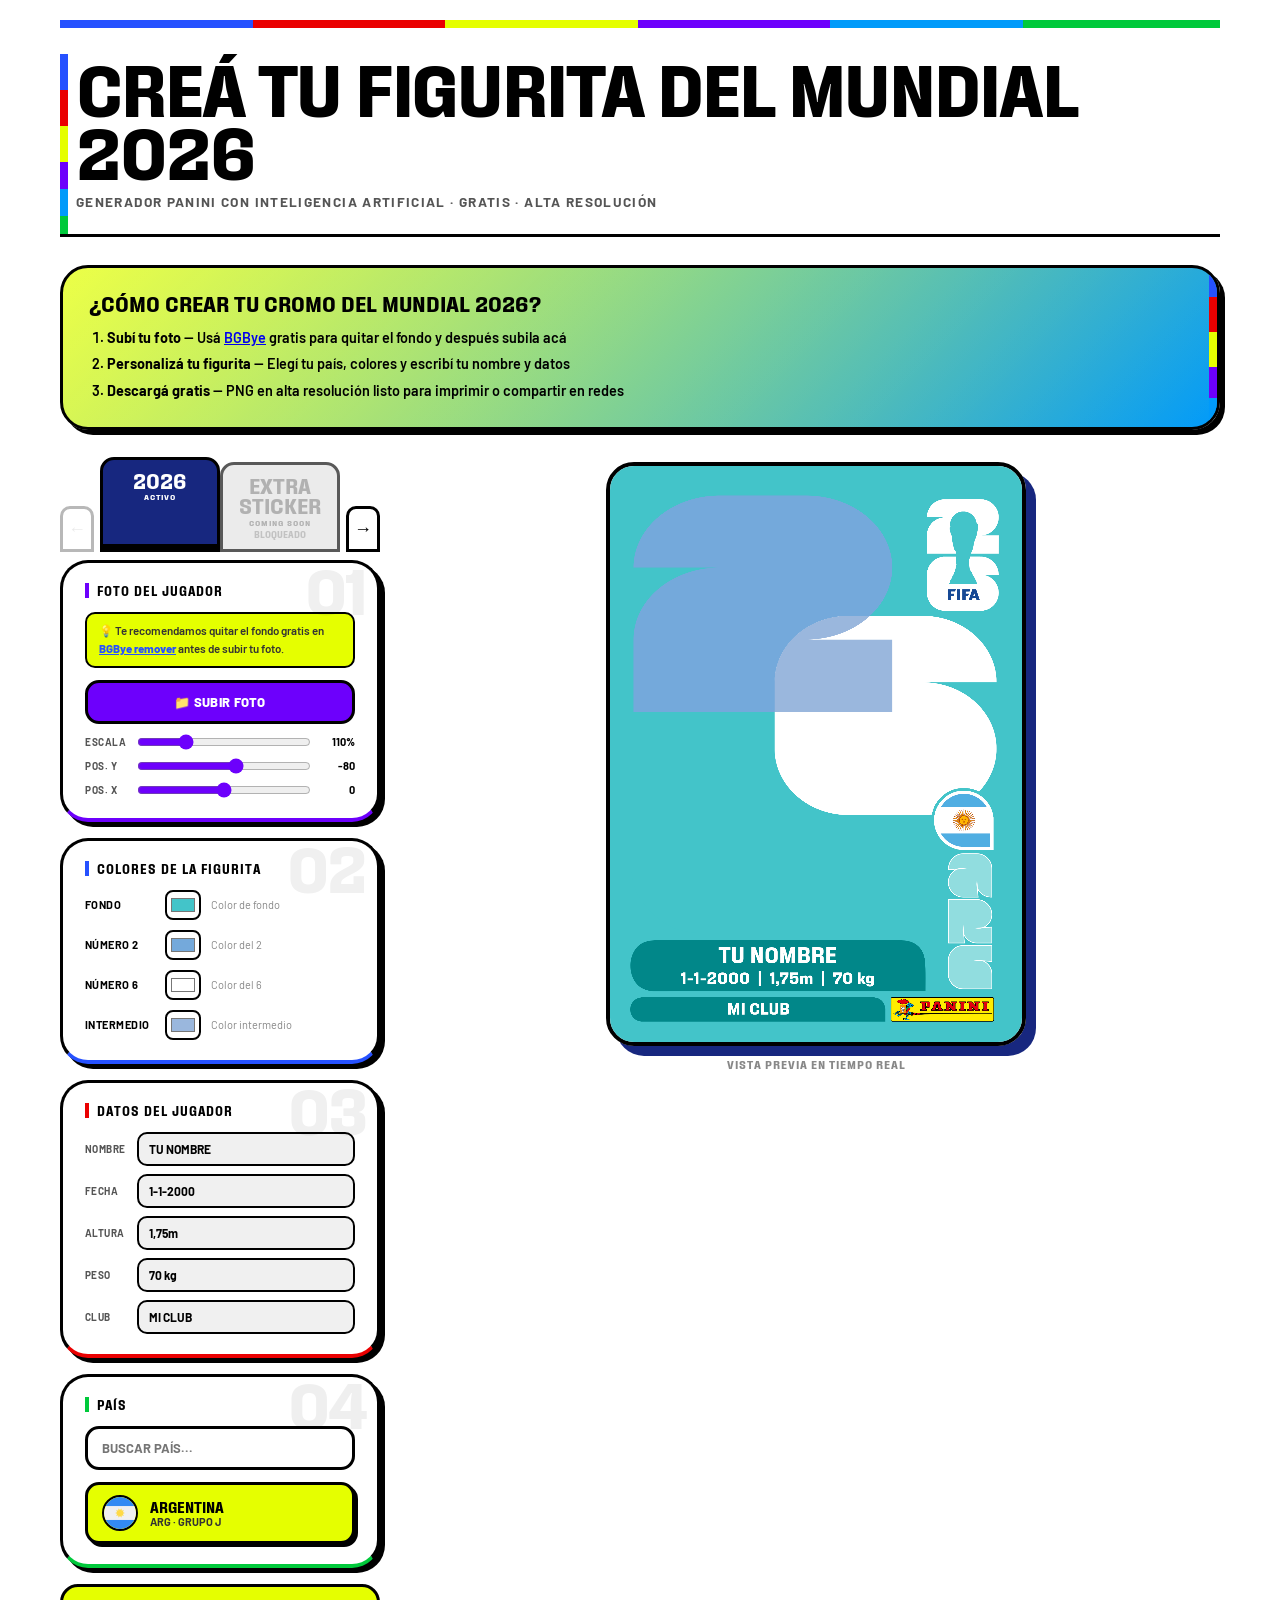
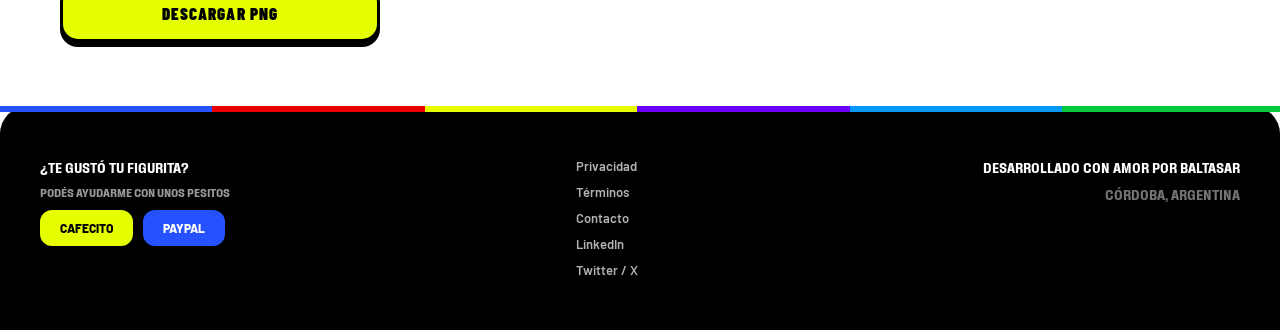
==== commit 49d44a89: "Arreglo de referencias a fuentes" ====
--- a/Generador/index.html
+++ b/Generador/index.html
@@ -98,7 +98,7 @@
     <link rel="preconnect" href="https://fonts.googleapis.com">
     <link rel="preconnect" href="https://fonts.gstatic.com">
     <link rel="stylesheet" href="style.css">
-    <link href="../../../fonts.googleapis.com/css2%EF%B9%96family=Barlow+Condensed%EF%B9%95wght@700%EF%B9%94900&amp;family=Barlow%EF%B9%95wght@400%EF%B9%94600%EF%B9%94800&amp;display=swap.css" rel="stylesheet">
+    <link href="https://fonts.googleapis.com/css2?family=Barlow+Condensed:wght@700;900&amp;family=Barlow:wght@400;600;800&amp;display=swap" rel="stylesheet">
 </head>
 <body class="generador-page amplify-hero-bg">
     <a class="skip-link" href="#contenido-principal">Ir al contenido</a>
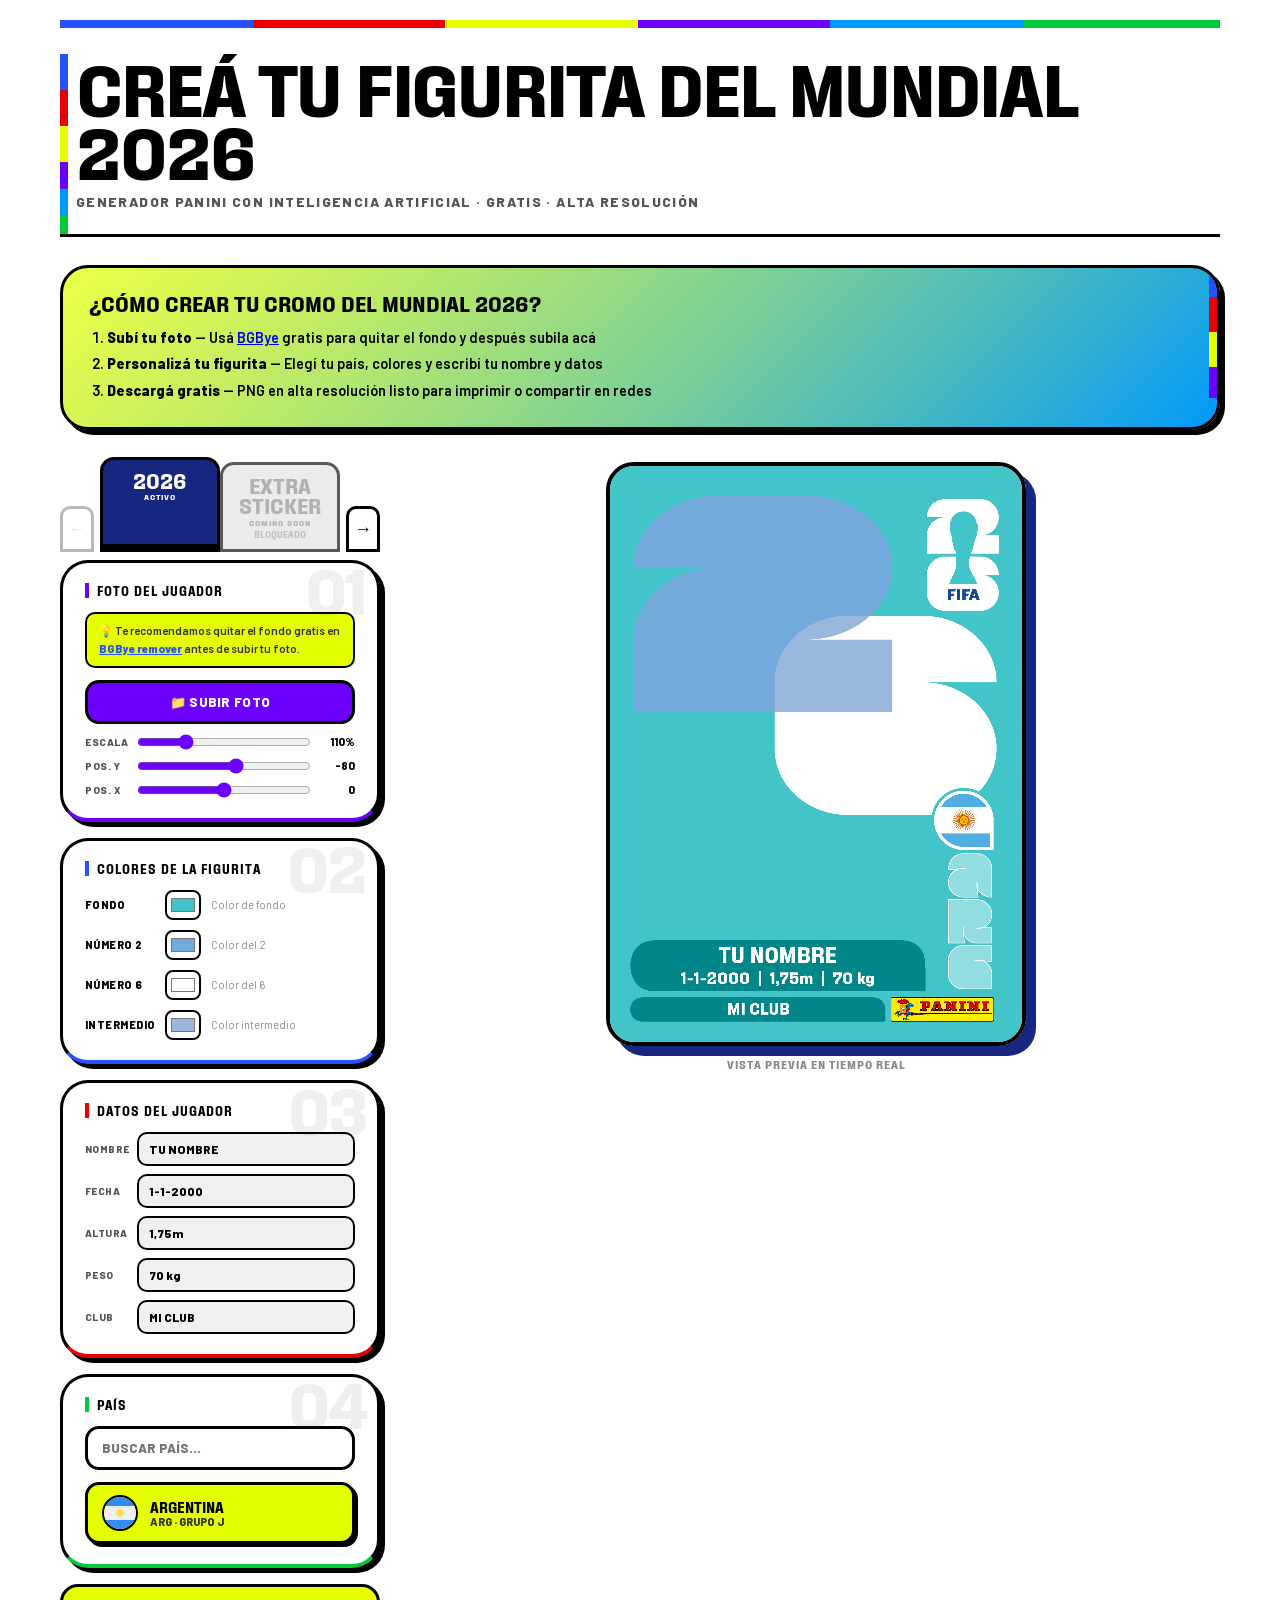
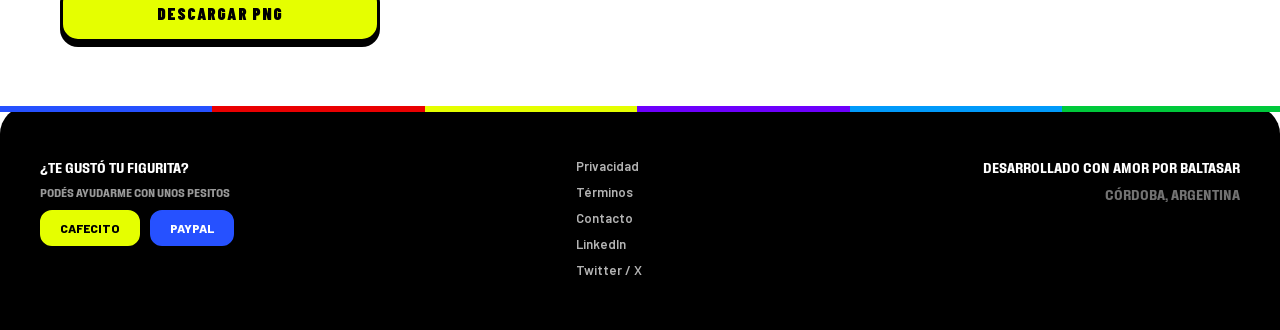
==== commit 6d9e9fea: "Arreglo de fuentes y privacidad y terminos" ====
--- a/Generador/index.html
+++ b/Generador/index.html
@@ -95,10 +95,7 @@
     <link rel="icon" type="image/png" href="../assets/favicon.png">
     <link rel="apple-touch-icon" href="../assets/favicon.png">
 
-    <link rel="preconnect" href="https://fonts.googleapis.com">
-    <link rel="preconnect" href="https://fonts.gstatic.com">
     <link rel="stylesheet" href="style.css">
-    <link href="https://fonts.googleapis.com/css2?family=Barlow+Condensed:wght@700;900&amp;family=Barlow:wght@400;600;800&amp;display=swap" rel="stylesheet">
 </head>
 <body class="generador-page amplify-hero-bg">
     <a class="skip-link" href="#contenido-principal">Ir al contenido</a>
--- a/Generador/style.css
+++ b/Generador/style.css
@@ -22,6 +22,46 @@
     --shadow-lg: 10px 10px 0px #000000;
 }
 
+@font-face {
+    font-family: 'Barlow';
+    font-style: normal;
+    font-weight: 400;
+    font-display: swap;
+    src: url('../assets/fonts/barlow-400-latin.woff2') format('woff2');
+}
+
+@font-face {
+    font-family: 'Barlow';
+    font-style: normal;
+    font-weight: 600;
+    font-display: swap;
+    src: url('../assets/fonts/barlow-600-latin.woff2') format('woff2');
+}
+
+@font-face {
+    font-family: 'Barlow';
+    font-style: normal;
+    font-weight: 800;
+    font-display: swap;
+    src: url('../assets/fonts/barlow-800-latin.woff2') format('woff2');
+}
+
+@font-face {
+    font-family: 'Barlow Condensed';
+    font-style: normal;
+    font-weight: 700;
+    font-display: swap;
+    src: url('../assets/fonts/barlow-condensed-700-latin.woff2') format('woff2');
+}
+
+@font-face {
+    font-family: 'Barlow Condensed';
+    font-style: normal;
+    font-weight: 900;
+    font-display: swap;
+    src: url('../assets/fonts/barlow-condensed-900-latin.woff2') format('woff2');
+}
+
 .faq-section {
     display: none;
 }
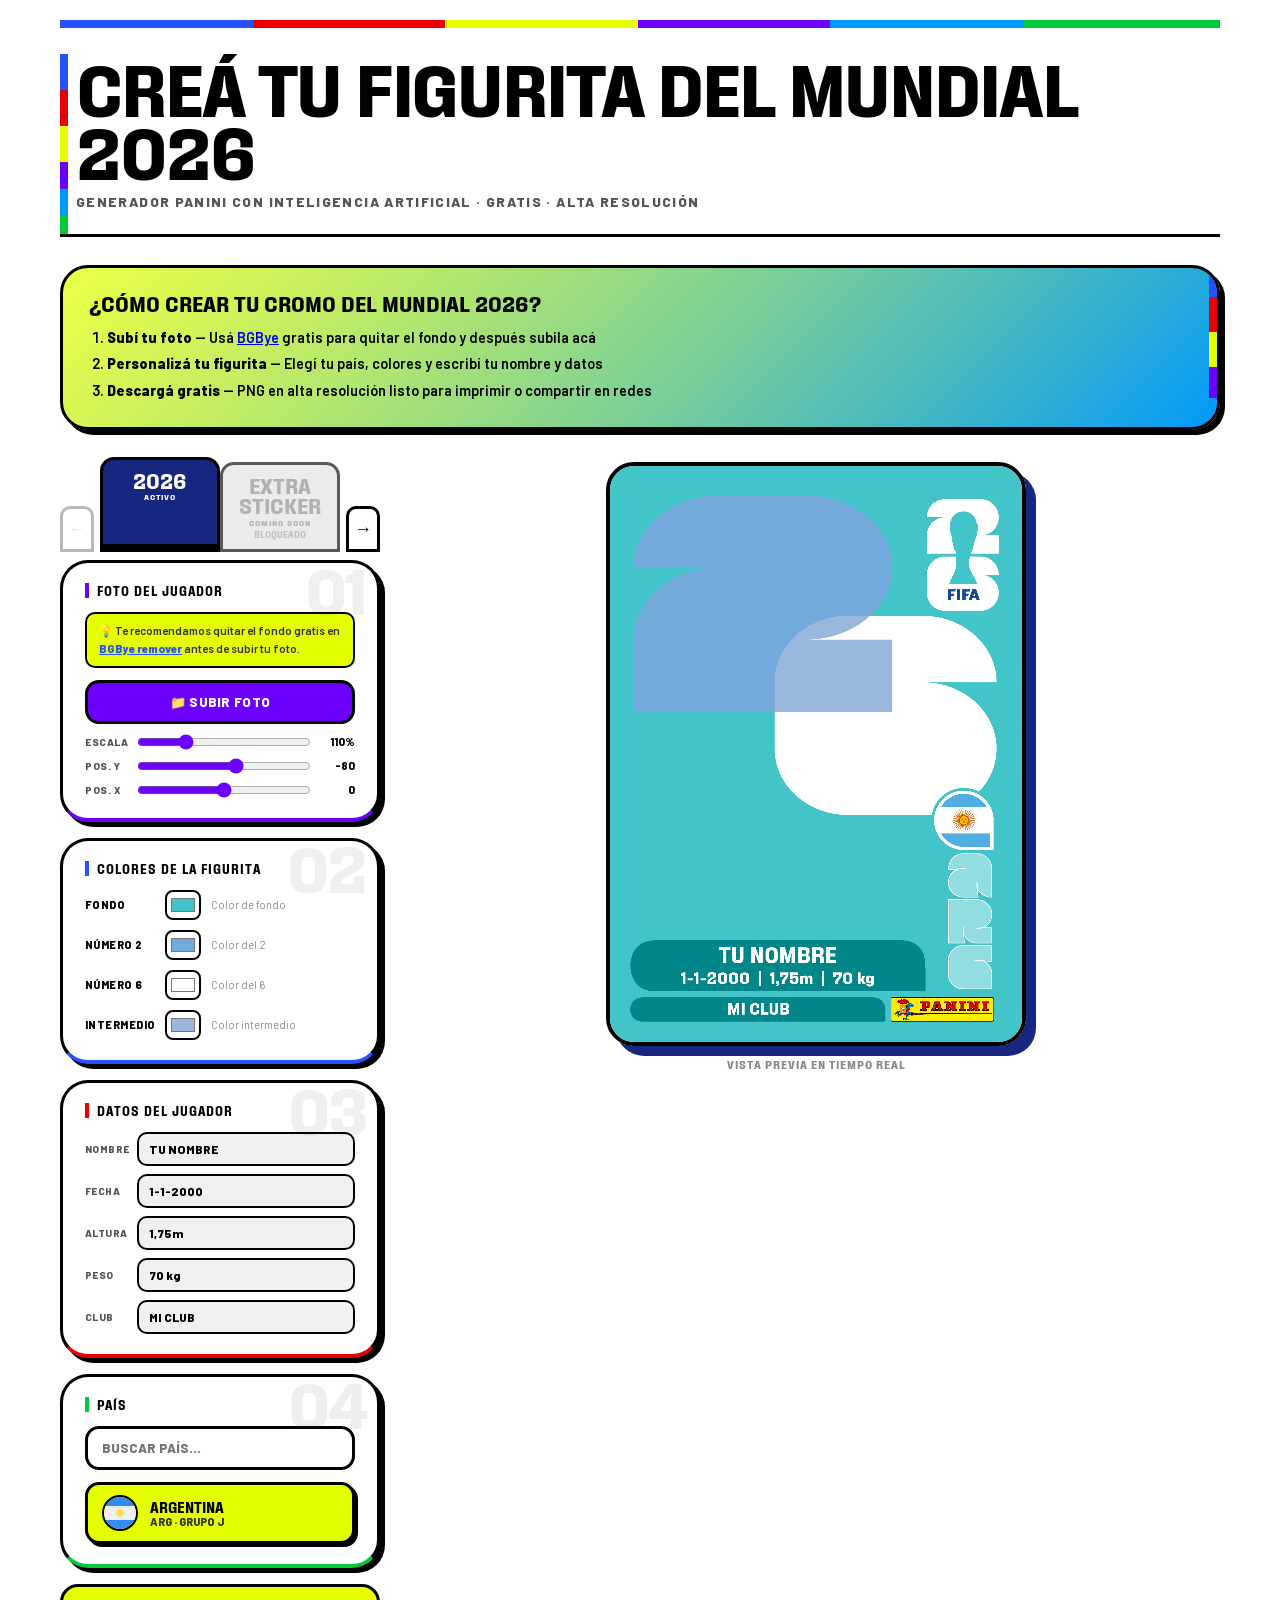
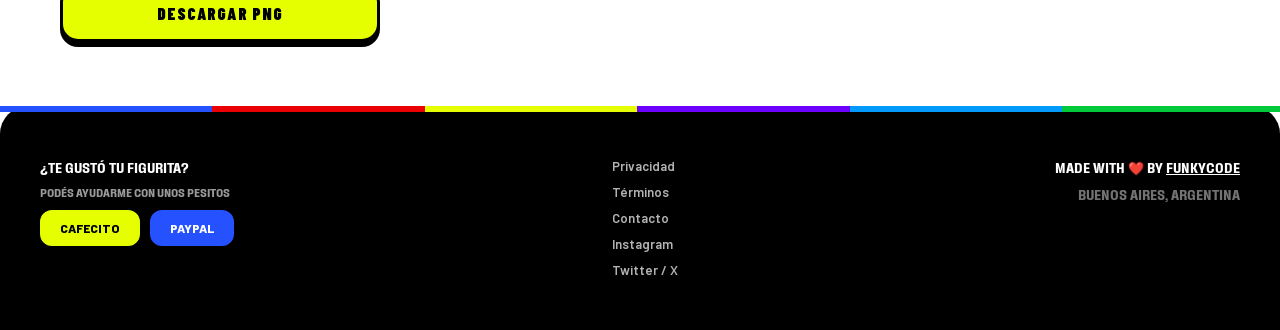
==== commit e6fc1e56: "Actualización de links" ====
--- a/Generador/index.html
+++ b/Generador/index.html
@@ -260,7 +260,7 @@
                 <p>¿Te gustó tu figurita?</p>
                 <p class="support-sub">Podés ayudarme con unos pesitos</p>
                 <div class="support-buttons">
-                    <a href="https://cafecito.app/proyectofigurita" target="_blank" rel="noopener noreferrer" class="btn-cafecito">Cafecito</a>
+                    <a href="https://cafecito.app/diegomerclib" target="_blank" rel="noopener noreferrer" class="btn-cafecito">Cafecito</a>
                     <a href="https://www.paypal.com/donate/?hosted_button_id=KSB472RVF55AW" target="_blank" rel="noopener noreferrer" class="btn-paypal">PayPal</a>
                 </div>
             </div>
@@ -268,14 +268,14 @@
                 <nav aria-label="Links legales y de contacto">
                     <a href="legal/privacidad.html">Privacidad</a>
                     <a href="legal/terminos.html">Términos</a>
-                    <a href="mailto:mundialhub26@gmail.com">Contacto</a>
-                    <a href="https://www.linkedin.com/in/baltasar-ferreyra-peuser-8840a41b4/" target="_blank" rel="noopener noreferrer">LinkedIn</a>
-                    <a href="https://x.com/Mundial_Hub26" target="_blank" rel="noopener noreferrer">Twitter / X</a>
+                    <a href="mailto:wpfunked@gmail.com">Contacto</a>
+                    <a href="https://www.instagram.com/funkycode/" target="_blank" rel="noopener noreferrer">Instagram</a>
+                    <a href="https://x.com/funkycode" target="_blank" rel="noopener noreferrer">Twitter / X</a>
                 </nav>
             </div>
             <div class="footer-section credits">
-                <p>Desarrollado con amor por <strong>Baltasar</strong></p>
-                <p class="utn-tag">Córdoba, Argentina</p>
+                <p>Made with ❤️ by <a href="https://funckyportfolio.netlify.app" target="_blank" rel="noopener noreferrer">FunkyCode</a></p>
+                <p class="utn-tag">Buenos Aires, Argentina</p>
             </div>
         </div>
     </footer>
--- a/Generador/style.css
+++ b/Generador/style.css
@@ -901,6 +901,10 @@
     box-sizing: border-box;
 }
 
+.main-footer a {
+    color: inherit;
+}
+
     .main-footer::before {
         content: '';
         position: absolute;
@@ -954,7 +958,7 @@
 
 .btn-cafecito {
     background: var(--greenA);
-    color: var(--black);
+    color: #000 !important;
     border: 2px solid var(--greenA);
 }
 
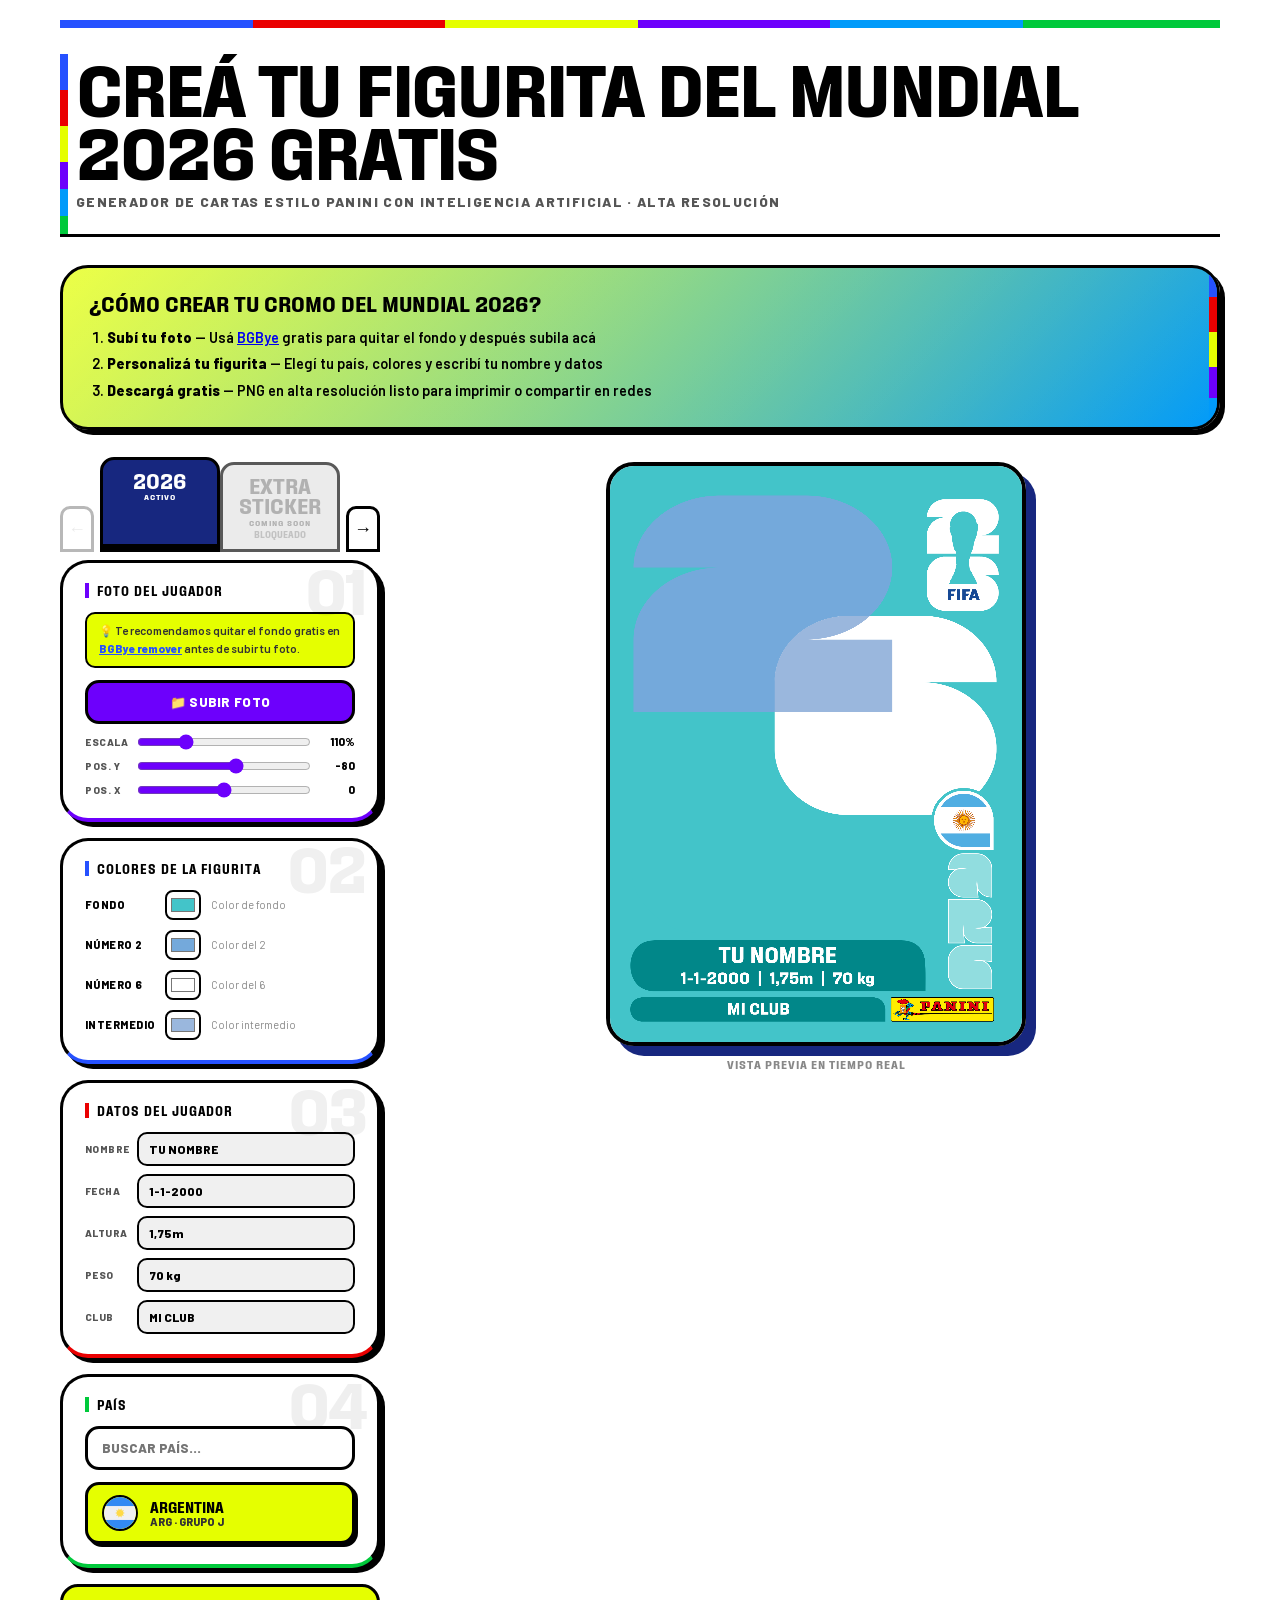
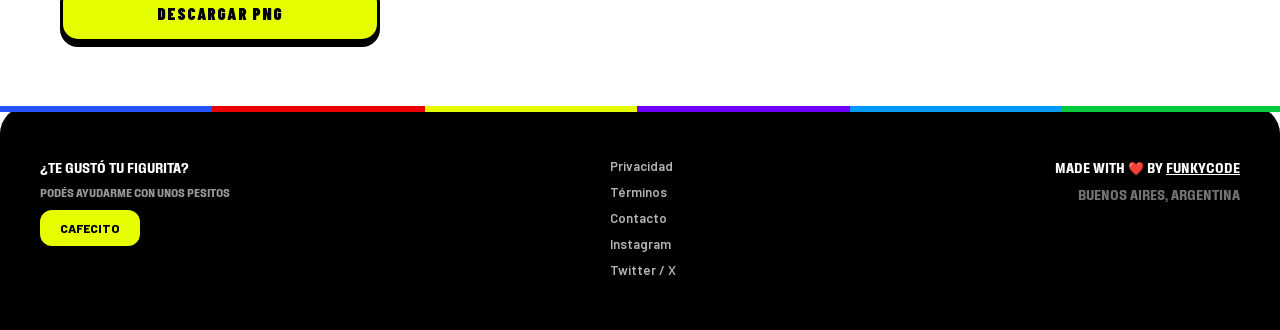
==== commit 3ef64363: "feat: update SEO metadata, refine page copy, and add OG preview image for the generator tool" ====
--- a/Generador/index.html
+++ b/Generador/index.html
@@ -1,38 +1,43 @@
 <!DOCTYPE html>
 <html lang="es">
+
 <head>
     <meta charset="UTF-8">
     <meta name="google-site-verification" content="fxFDintvXAgP91evpC_yUUB9AtK2uVlnD8niDiVTHMk" />
     <meta name="viewport" content="width=device-width, initial-scale=1.0">
     <title>Figurita Mundial 2026 — Generador Panini con IA Gratis</title>
-    <meta name="description" content="Creá tu propia figurita del Mundial 2026 estilo Panini con Inteligencia Artificial. Quitá el fondo de tu foto automáticamente, elegí tu país y descargá en alta resolución. Gratis.">
-    <meta name="keywords" content="figurita mundial 2026, generador panini gratis, cromo mundial 2026, figurita panini argentina, quitar fondo foto ia, world cup 2026 sticker, figurita personalizada, generador figuritas futbol">
+    <meta name="description"
+        content="Creá tu propia figurita del Mundial 2026 estilo Panini con Inteligencia Artificial. Quitá el fondo de tu foto automáticamente, elegí tu país y descargá en alta resolución. Gratis.">
+    <meta name="keywords"
+        content="figurita mundial 2026, generador panini gratis, cromo mundial 2026, figurita panini argentina, quitar fondo foto ia, world cup 2026 sticker, figurita personalizada, generador figuritas futbol">
     <meta name="author" content="Baltasar Ferreyra Peuser">
-    <meta name="robots" content="index, follow">
+    <meta name="robots" content="index, follow, max-image-preview:large, max-snippet:-1, max-video-preview:-1">
     <meta name="theme-color" content="#43c4c9">
-    <link rel="canonical" href="../../Generador.html">
+    <link rel="canonical" href="https://mundialhub.vercel.app/">
     <meta property="og:type" content="website">
     <meta property="og:locale" content="es_AR">
     <meta property="og:url" content="https://mundialhub.vercel.app/">
     <meta property="og:site_name" content="MundialHub 2026">
-    <meta property="og:title" content="Figurita Mundial 2026 — Generador Panini con IA Gratis">
-    <meta property="og:description" content="Creá tu propia figurita del Mundial 2026 estilo Panini con IA. Subí tu foto, elegí tu país y descargá en alta resolución. ¡100% gratis!">
+    <meta property="og:title" content="Generador de Figuritas Mundial 2026 | Creá tu Cromo Panini Gratis">
+    <meta property="og:description"
+        content="Creá tu figurita del Mundial 2026 personalizada con IA. Quitá el fondo de tu foto, elegí tu país y descargá tu cromo en alta resolución. ¡100% gratis!">
     <meta property="og:image" content="https://mundialhub.vercel.app/frontend/assets/og-preview.png">
     <meta property="og:image:width" content="1650">
     <meta property="og:image:height" content="2310">
-    <meta property="og:image:alt" content="Ejemplo de figurita del Mundial 2026 generada con IA">
+    <meta property="og:image:alt" content="Ejemplo de figurita del Mundial 2026 generada con Inteligencia Artificial">
     <meta name="twitter:card" content="summary_large_image">
-    <meta name="twitter:title" content="Figurita Mundial 2026 — Generador Panini con IA Gratis">
-    <meta name="twitter:description" content="Creá tu propia figurita del Mundial 2026 con IA. Gratis y en alta resolución.">
+    <meta name="twitter:title" content="Generador de Figuritas Mundial 2026 | Cromo Panini Gratis">
+    <meta name="twitter:description"
+        content="Creá tu figurita del Mundial 2026 personalizada con IA. Gratis y en alta resolución.">
     <meta name="twitter:image" content="https://mundialhub.vercel.app/frontend/assets/og-preview.png">
     <meta name="twitter:image:alt" content="Figurita del Mundial 2026 generada con IA">
     <script type="application/ld+json">
         {
           "@context": "https://schema.org",
           "@type": "WebApplication",
-          "name": "Figurita Mundial 2026 — Generador Panini con IA",
+          "name": "Generador de Figuritas Mundial 2026 con IA",
           "url": "https://mundialhub.vercel.app/",
-          "description": "Generador gratuito de figuritas del Mundial 2026 estilo Panini con Inteligencia Artificial. Quitá el fondo de tu foto y personalizá tu cromo con tu país, nombre y datos.",
+          "description": "Generador gratuito de figuritas y cromos del Mundial 2026 estilo Panini con Inteligencia Artificial. Personalizá tu carta con tu foto, país y datos.",
           "applicationCategory": "UtilitiesApplication",
           "browserRequirements": "Requires JavaScript",
           "operatingSystem": "All",
@@ -97,6 +102,7 @@
 
     <link rel="stylesheet" href="style.css">
 </head>
+
 <body class="generador-page amplify-hero-bg">
     <a class="skip-link" href="#contenido-principal">Ir al contenido</a>
 
@@ -104,16 +110,18 @@
         <div class="rainbow-bar" aria-hidden="true"></div>
 
         <header>
-            <h1>Creá tu Figurita del Mundial 2026</h1>
-            <p class="header-sub">Generador Panini con Inteligencia Artificial · Gratis · Alta Resolución</p>
+            <h1>Creá tu Figurita del Mundial 2026 Gratis</h1>
+            <p class="header-sub">Generador de cartas estilo Panini con Inteligencia Artificial · Alta Resolución</p>
         </header>
 
         <section class="how-to" aria-label="Pasos para crear tu figurita">
             <h2>¿Cómo crear tu cromo del Mundial 2026?</h2>
             <ol>
-                <li><strong>Subí tu foto</strong> — Usá <a href="https://fyrean.itch.io/bgbye" target="_blank" rel="noopener noreferrer">BGBye</a> gratis para quitar el fondo y después subila acá</li>
+                <li><strong>Subí tu foto</strong> — Usá <a href="https://fyrean.itch.io/bgbye" target="_blank"
+                        rel="noopener noreferrer">BGBye</a> gratis para quitar el fondo y después subila acá</li>
                 <li><strong>Personalizá tu figurita</strong> — Elegí tu país, colores y escribí tu nombre y datos</li>
-                <li><strong>Descargá gratis</strong> — PNG en alta resolución listo para imprimir o compartir en redes</li>
+                <li><strong>Descargá gratis</strong> — PNG en alta resolución listo para imprimir o compartir en redes
+                </li>
             </ol>
         </section>
 
@@ -129,7 +137,9 @@
 
                 <div class="card card--purple" data-card-num="01">
                     <h3>Foto del jugador</h3>
-                    <p class="removebg-tip">💡 Te recomendamos quitar el fondo gratis en <a href="https://fyrean.itch.io/bgbye" target="_blank" rel="noopener noreferrer">BGBye remover</a> antes de subir tu foto.</p>
+                    <p class="removebg-tip">💡 Te recomendamos quitar el fondo gratis en <a
+                            href="https://fyrean.itch.io/bgbye" target="_blank" rel="noopener noreferrer">BGBye
+                            remover</a> antes de subir tu foto.</p>
                     <label class="upload-btn upload-direct" for="photoInputDirect">
                         <span>📁 Subir foto</span>
                     </label>
@@ -137,17 +147,20 @@
                     <div class="sliders">
                         <div class="srow">
                             <label for="sScale">Escala</label>
-                            <input type="range" id="sScale" min="10" max="400" value="110" step="1" aria-label="Escala de la foto">
+                            <input type="range" id="sScale" min="10" max="400" value="110" step="1"
+                                aria-label="Escala de la foto">
                             <span id="vScale">110%</span>
                         </div>
                         <div class="srow">
                             <label for="sY">Pos. Y</label>
-                            <input type="range" id="sY" min="-1000" max="600" value="-80" step="1" aria-label="Posición vertical de la foto">
+                            <input type="range" id="sY" min="-1000" max="600" value="-80" step="1"
+                                aria-label="Posición vertical de la foto">
                             <span id="vY">-80</span>
                         </div>
                         <div class="srow">
                             <label for="sX">Pos. X</label>
-                            <input type="range" id="sX" min="-600" max="600" value="0" step="1" aria-label="Posición horizontal de la foto">
+                            <input type="range" id="sX" min="-600" max="600" value="0" step="1"
+                                aria-label="Posición horizontal de la foto">
                             <span id="vX">0</span>
                         </div>
                     </div>
@@ -181,15 +194,18 @@
                     <h3>Datos del jugador</h3>
                     <div class="frow">
                         <label for="tName">Nombre</label>
-                        <input type="text" id="tName" value="TU NOMBRE" placeholder="NOMBRE APELLIDO" aria-label="Nombre del jugador">
+                        <input type="text" id="tName" value="TU NOMBRE" placeholder="NOMBRE APELLIDO"
+                            aria-label="Nombre del jugador">
                     </div>
                     <div class="frow">
                         <label for="tDate">Fecha</label>
-                        <input type="text" id="tDate" value="1-1-2000" placeholder="dd-mm-aaaa" aria-label="Fecha de nacimiento">
+                        <input type="text" id="tDate" value="1-1-2000" placeholder="dd-mm-aaaa"
+                            aria-label="Fecha de nacimiento">
                     </div>
                     <div class="frow">
                         <label for="tHeight">Altura</label>
-                        <input type="text" id="tHeight" value="1,75m" placeholder="1,75m" aria-label="Altura del jugador">
+                        <input type="text" id="tHeight" value="1,75m" placeholder="1,75m"
+                            aria-label="Altura del jugador">
                     </div>
                     <div class="frow">
                         <label for="tWeight">Peso</label>
@@ -197,18 +213,22 @@
                     </div>
                     <div class="frow">
                         <label for="tClub">Club</label>
-                        <input type="text" id="tClub" value="MI CLUB" placeholder="NOMBRE DEL CLUB" aria-label="Club del jugador">
+                        <input type="text" id="tClub" value="MI CLUB" placeholder="NOMBRE DEL CLUB"
+                            aria-label="Club del jugador">
                     </div>
                 </div>
 
                 <div class="card card--green" data-card-num="04">
                     <h3>País</h3>
                     <div class="country-search-wrap">
-                        <input type="text" id="countrySearch" placeholder="Buscar país..." autocomplete="off" aria-label="Buscar país para la figurita" aria-controls="countryDropdown">
-                        <div class="country-dropdown" id="countryDropdown" role="listbox" aria-label="Lista de países"></div>
+                        <input type="text" id="countrySearch" placeholder="Buscar país..." autocomplete="off"
+                            aria-label="Buscar país para la figurita" aria-controls="countryDropdown">
+                        <div class="country-dropdown" id="countryDropdown" role="listbox" aria-label="Lista de países">
+                        </div>
                     </div>
                     <div class="selected-country" id="selectedCountry" aria-live="polite">
-                        <img src="../assets/flags/miniflags/ARG.png" alt="Bandera de Argentina" class="sc-flag-img" width="32" height="22">
+                        <img src="../assets/flags/miniflags/ARG.png" alt="Bandera de Argentina" class="sc-flag-img"
+                            width="32" height="22">
                         <div class="sc-info">
                             <span class="sc-name">Argentina</span>
                             <span class="sc-code">ARG · Grupo K</span>
@@ -224,10 +244,12 @@
             <main class="preview" aria-label="Vista previa de la figurita">
                 <div class="preview-sticky">
                     <div class="canvas-wrap">
-                        <canvas id="cv" width="1650" height="2310" role="img" aria-label="Vista previa de tu figurita del Mundial 2026"></canvas>
+                        <canvas id="cv" width="1650" height="2310" role="img"
+                            aria-label="Vista previa de tu figurita del Mundial 2026"></canvas>
                     </div>
                     <p class="hint">Vista previa en tiempo real</p>
-                    <button class="dl-btn dl-btn-preview" id="dlBtnMobile" aria-label="Descargar figurita en PNG">Descargar PNG</button>
+                    <button class="dl-btn dl-btn-preview" id="dlBtnMobile"
+                        aria-label="Descargar figurita en PNG">Descargar PNG</button>
                 </div>
             </main>
 
@@ -240,15 +262,18 @@
             </details>
             <details>
                 <summary>¿Cómo funciona la IA para quitar el fondo?</summary>
-                <p>Usamos <strong>rembg</strong>, una tecnología de Inteligencia Artificial que detecta automáticamente la figura humana en tu foto y elimina el fondo en segundos, sin necesidad de editar manualmente.</p>
+                <p>Usamos <strong>rembg</strong>, una tecnología de Inteligencia Artificial que detecta automáticamente
+                    la figura humana en tu foto y elimina el fondo en segundos, sin necesidad de editar manualmente.</p>
             </details>
             <details>
                 <summary>¿Qué países puedo elegir para mi figurita?</summary>
-                <p>Están disponibles todos los seleccionados clasificados al Mundial 2026, incluyendo Argentina, Brasil, México, España, Francia, Alemania y muchos más.</p>
+                <p>Están disponibles todos los seleccionados clasificados al Mundial 2026, incluyendo Argentina, Brasil,
+                    México, España, Francia, Alemania y muchos más.</p>
             </details>
             <details>
                 <summary>¿En qué resolución se descarga la figurita?</summary>
-                <p>La figurita se descarga en alta resolución (1650×2310 px), perfecta para imprimir o compartir en redes sociales.</p>
+                <p>La figurita se descarga en alta resolución (1650×2310 px), perfecta para imprimir o compartir en
+                    redes sociales.</p>
             </details>
         </section>
 
@@ -260,8 +285,9 @@
                 <p>¿Te gustó tu figurita?</p>
                 <p class="support-sub">Podés ayudarme con unos pesitos</p>
                 <div class="support-buttons">
-                    <a href="https://cafecito.app/diegomerclib" target="_blank" rel="noopener noreferrer" class="btn-cafecito">Cafecito</a>
-                    <a href="https://www.paypal.com/donate/?hosted_button_id=KSB472RVF55AW" target="_blank" rel="noopener noreferrer" class="btn-paypal">PayPal</a>
+                    <a href="https://cafecito.app/diegomerclib" target="_blank" rel="noopener noreferrer"
+                        class="btn-cafecito">Cafecito</a>
+                    <!-- <a href="https://www.paypal.com/donate/?hosted_button_id=KSB472RVF55AW" target="_blank" rel="noopener noreferrer" class="btn-paypal">PayPal</a> -->
                 </div>
             </div>
             <div class="footer-section links">
@@ -269,12 +295,14 @@
                     <a href="legal/privacidad.html">Privacidad</a>
                     <a href="legal/terminos.html">Términos</a>
                     <a href="mailto:wpfunked@gmail.com">Contacto</a>
-                    <a href="https://www.instagram.com/funkycode/" target="_blank" rel="noopener noreferrer">Instagram</a>
+                    <a href="https://www.instagram.com/funkycode/" target="_blank"
+                        rel="noopener noreferrer">Instagram</a>
                     <a href="https://x.com/funkycode" target="_blank" rel="noopener noreferrer">Twitter / X</a>
                 </nav>
             </div>
             <div class="footer-section credits">
-                <p>Made with ❤️ by <a href="https://funckyportfolio.netlify.app" target="_blank" rel="noopener noreferrer">FunkyCode</a></p>
+                <p>Made with ❤️ by <a href="https://funckyportfolio.netlify.app" target="_blank"
+                        rel="noopener noreferrer">FunkyCode</a></p>
                 <p class="utn-tag">Buenos Aires, Argentina</p>
             </div>
         </div>
@@ -299,7 +327,8 @@
                     <span class="share-btn__icon">📸</span> Instagram
                 </button>
             </div>
-            <p class="share-modal__ig-tip" id="igTip">📲 La imagen se descargó. Abrí Instagram, creá una historia o post y subila desde tu galería.</p>
+            <p class="share-modal__ig-tip" id="igTip">📲 La imagen se descargó. Abrí Instagram, creá una historia o post
+                y subila desde tu galería.</p>
             <button class="share-btn share-btn--dl" id="modalDownload">⬇ Descargar de nuevo</button>
         </div>
     </div>
@@ -311,4 +340,5 @@
         });
     </script>
 </body>
-</html>
+
+</html>
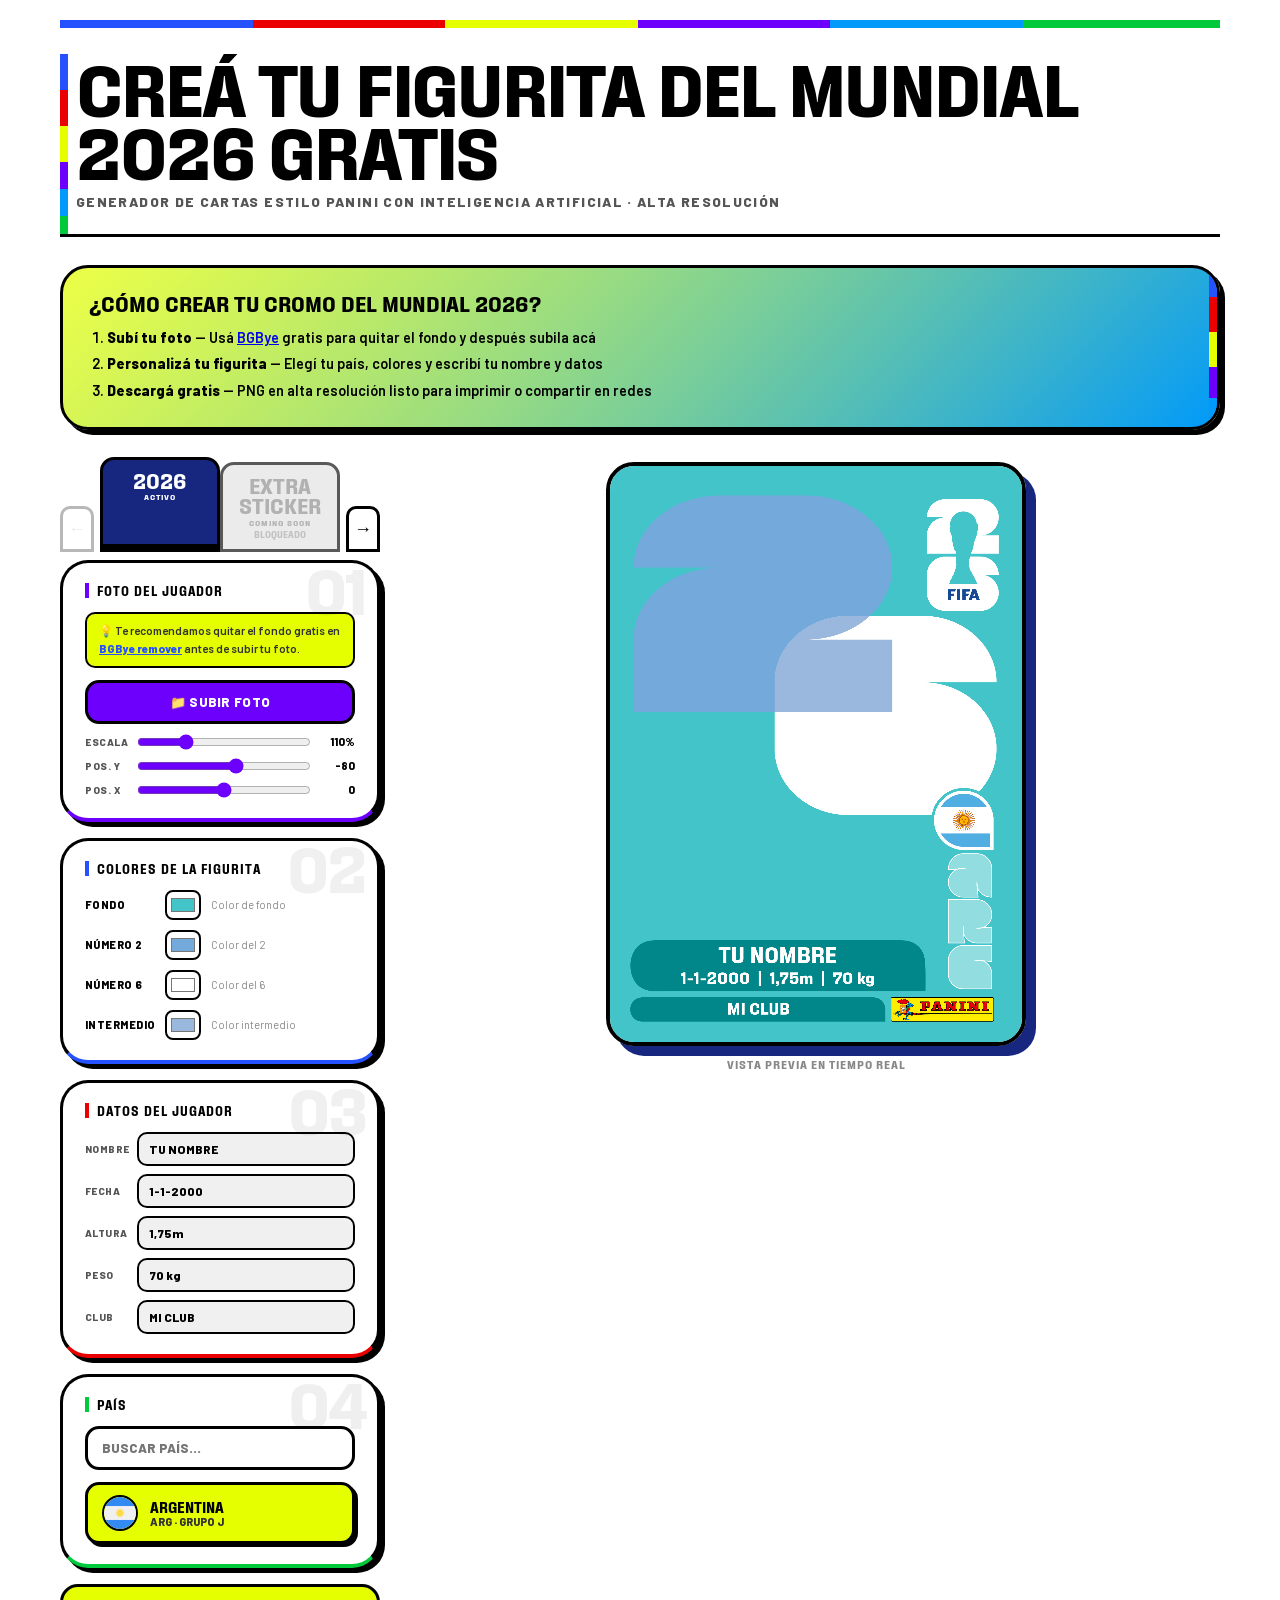
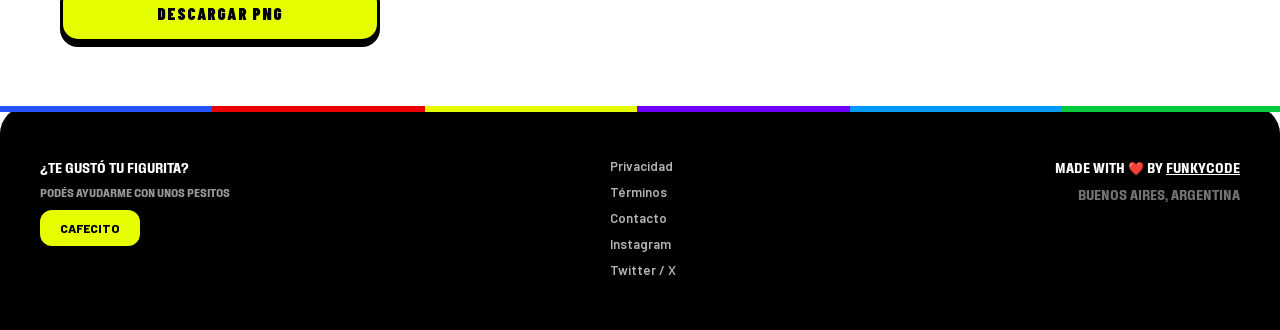
==== commit 298b2316: "chore: update canonical URL, brand information, and contact email address" ====
--- a/Generador/index.html
+++ b/Generador/index.html
@@ -5,23 +5,23 @@
     <meta charset="UTF-8">
     <meta name="google-site-verification" content="fxFDintvXAgP91evpC_yUUB9AtK2uVlnD8niDiVTHMk" />
     <meta name="viewport" content="width=device-width, initial-scale=1.0">
-    <title>Figurita Mundial 2026 — Generador Panini con IA Gratis</title>
+    <title>Generador de Figuritas Mundial 2026 | Creá tu Cromo Estilo Panini Gratis</title>
     <meta name="description"
-        content="Creá tu propia figurita del Mundial 2026 estilo Panini con Inteligencia Artificial. Quitá el fondo de tu foto automáticamente, elegí tu país y descargá en alta resolución. Gratis.">
+        content="Creá tu figurita del Mundial 2026 personalizada estilo Panini gratis con Inteligencia Artificial. Quitá el fondo de tu foto, elegí tu país y descargá tu cromo en alta resolución.">
     <meta name="keywords"
-        content="figurita mundial 2026, generador panini gratis, cromo mundial 2026, figurita panini argentina, quitar fondo foto ia, world cup 2026 sticker, figurita personalizada, generador figuritas futbol">
-    <meta name="author" content="Baltasar Ferreyra Peuser">
+        content="figurita mundial 2026, generador de figuritas panini, cromo mundial 2026, panini gratis, figurita personalizada, world cup 2026 sticker, creador de cartas futbol, quitar fondo foto ia, mundial hub">
+    <meta name="author" content="FunkyCode">
     <meta name="robots" content="index, follow, max-image-preview:large, max-snippet:-1, max-video-preview:-1">
     <meta name="theme-color" content="#43c4c9">
-    <link rel="canonical" href="https://mundialhub.vercel.app/">
+    <link rel="canonical" href="https://figurita-panini.vercel.app/">
     <meta property="og:type" content="website">
     <meta property="og:locale" content="es_AR">
-    <meta property="og:url" content="https://mundialhub.vercel.app/">
-    <meta property="og:site_name" content="MundialHub 2026">
+    <meta property="og:url" content="https://figurita-panini.vercel.app/">
+    <meta property="og:site_name" content="Figurita Panini">
     <meta property="og:title" content="Generador de Figuritas Mundial 2026 | Creá tu Cromo Panini Gratis">
     <meta property="og:description"
         content="Creá tu figurita del Mundial 2026 personalizada con IA. Quitá el fondo de tu foto, elegí tu país y descargá tu cromo en alta resolución. ¡100% gratis!">
-    <meta property="og:image" content="https://mundialhub.vercel.app/frontend/assets/og-preview.png">
+    <meta property="og:image" content="https://figurita-panini.vercel.app/frontend/assets/og-preview.png">
     <meta property="og:image:width" content="1650">
     <meta property="og:image:height" content="2310">
     <meta property="og:image:alt" content="Ejemplo de figurita del Mundial 2026 generada con Inteligencia Artificial">
@@ -29,14 +29,14 @@
     <meta name="twitter:title" content="Generador de Figuritas Mundial 2026 | Cromo Panini Gratis">
     <meta name="twitter:description"
         content="Creá tu figurita del Mundial 2026 personalizada con IA. Gratis y en alta resolución.">
-    <meta name="twitter:image" content="https://mundialhub.vercel.app/frontend/assets/og-preview.png">
+    <meta name="twitter:image" content="https://figurita-panini.vercel.app/frontend/assets/og-preview.png">
     <meta name="twitter:image:alt" content="Figurita del Mundial 2026 generada con IA">
     <script type="application/ld+json">
         {
           "@context": "https://schema.org",
           "@type": "WebApplication",
           "name": "Generador de Figuritas Mundial 2026 con IA",
-          "url": "https://mundialhub.vercel.app/",
+          "url": "https://figurita-panini.vercel.app/",
           "description": "Generador gratuito de figuritas y cromos del Mundial 2026 estilo Panini con Inteligencia Artificial. Personalizá tu carta con tu foto, país y datos.",
           "applicationCategory": "UtilitiesApplication",
           "browserRequirements": "Requires JavaScript",
@@ -47,18 +47,18 @@
             "priceCurrency": "ARS"
           },
           "inLanguage": "es-AR",
-          "image": "https://mundialhub.vercel.app/frontend/assets/og-preview.png",
+          "image": "https://figurita-panini.vercel.app/frontend/assets/og-preview.png",
           "author": {
-            "@type": "Person",
-            "name": "Baltasar",
-            "url": "https://www.linkedin.com/in/baltasar-ferreyra-peuser-8840a41b4/"
+            "@type": "Organization",
+            "name": "FunkyCode",
+            "url": "https://funckyportfolio.netlify.app"
           },
           "creator": {
             "@type": "Organization",
-            "name": "MundialHUB",
+            "name": "FunkyCode",
             "address": {
               "@type": "PostalAddress",
-              "addressLocality": "Córdoba",
+              "addressLocality": "Buenos Aires",
               "addressCountry": "AR"
             }
           }
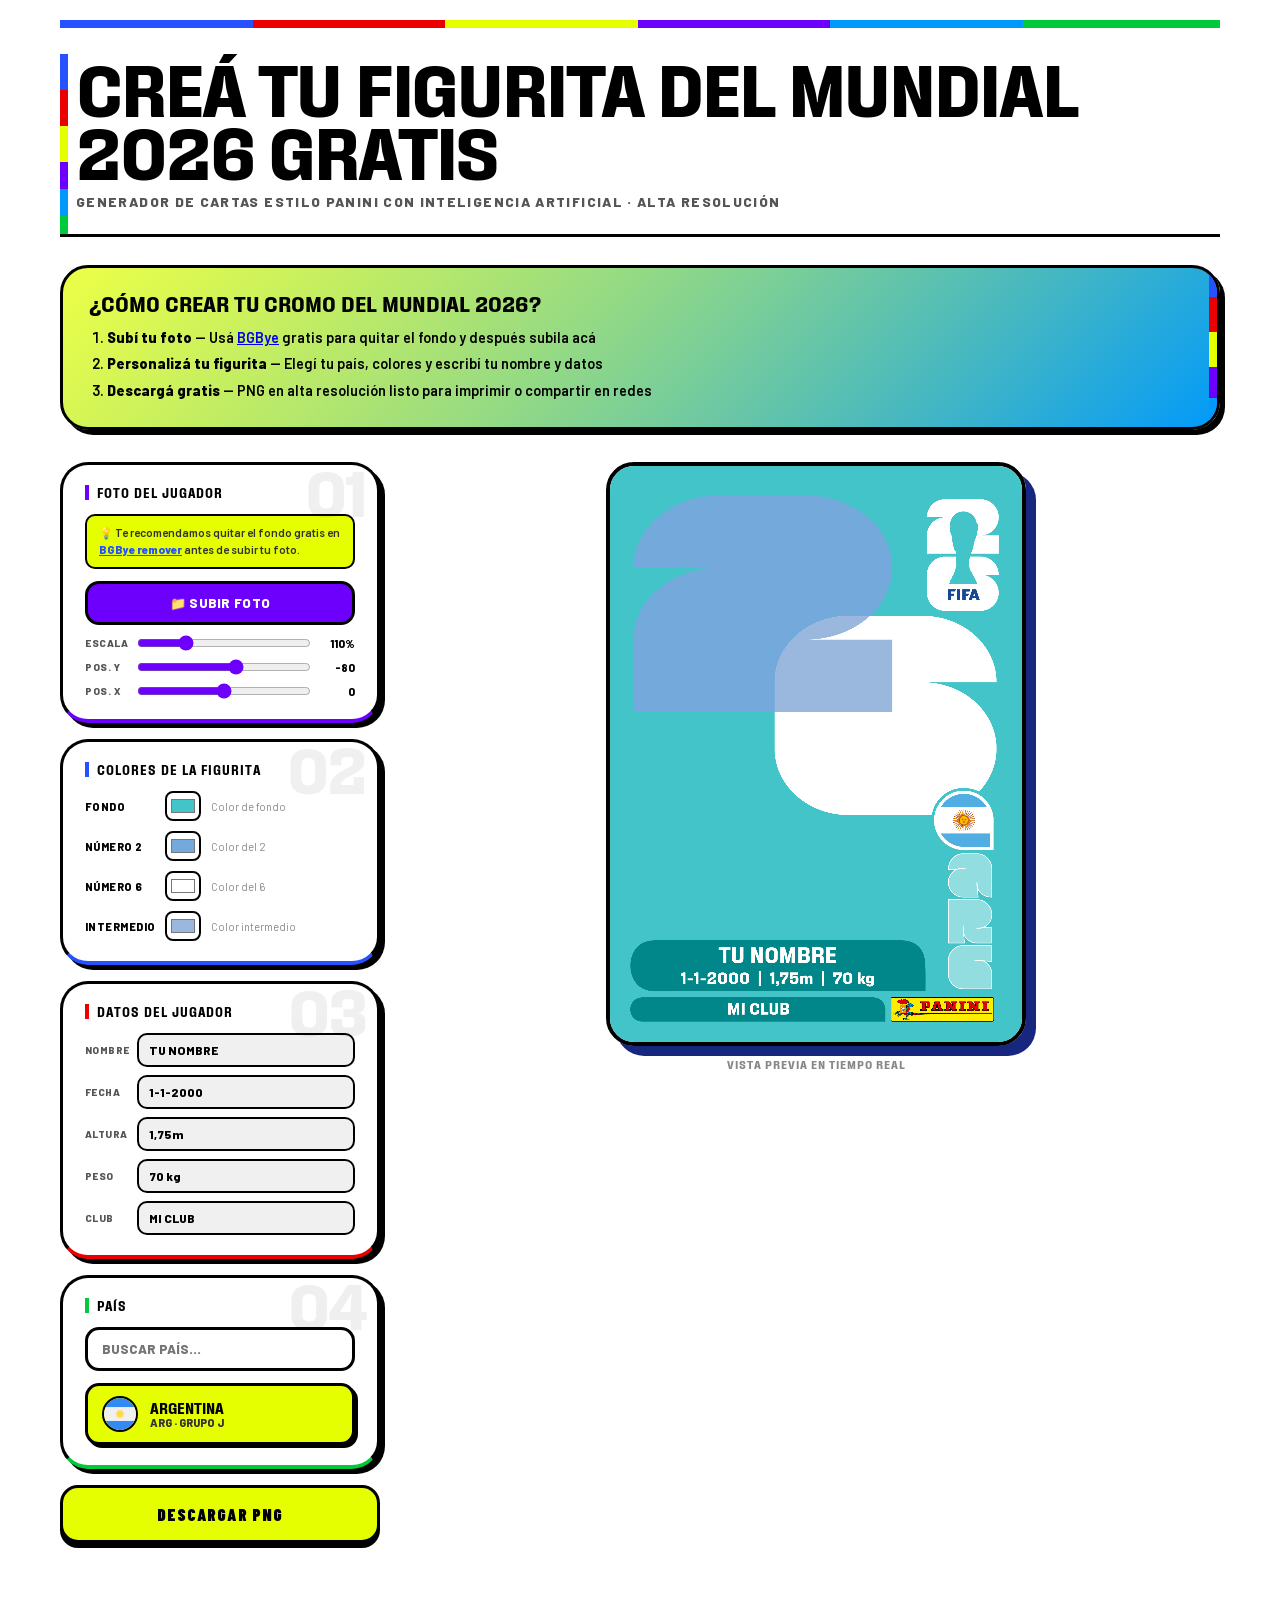
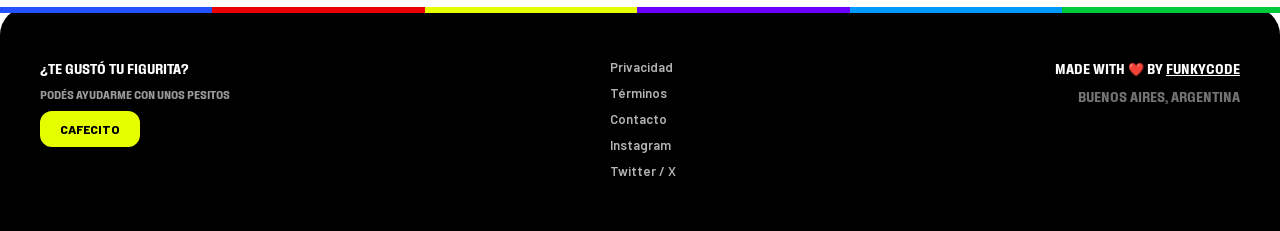
==== commit 8a5cedfb: "refactor: comment out tab carousel functionality in editor.js and index.html" ====
--- a/Generador/index.html
+++ b/Generador/index.html
@@ -129,11 +129,11 @@
 
             <aside class="controls" aria-label="Panel de personalización">
 
-                <div class="world-cup-selector">
+                <!-- <div class="world-cup-selector">
                     <button class="wc-arrow" id="wcPrev" aria-label="Anterior">&#8592;</button>
                     <div class="wc-tabs-container" id="wcTabsContainer"></div>
                     <button class="wc-arrow" id="wcNext" aria-label="Siguiente">&#8594;</button>
-                </div>
+                </div> -->
 
                 <div class="card card--purple" data-card-num="01">
                     <h3>Foto del jugador</h3>
